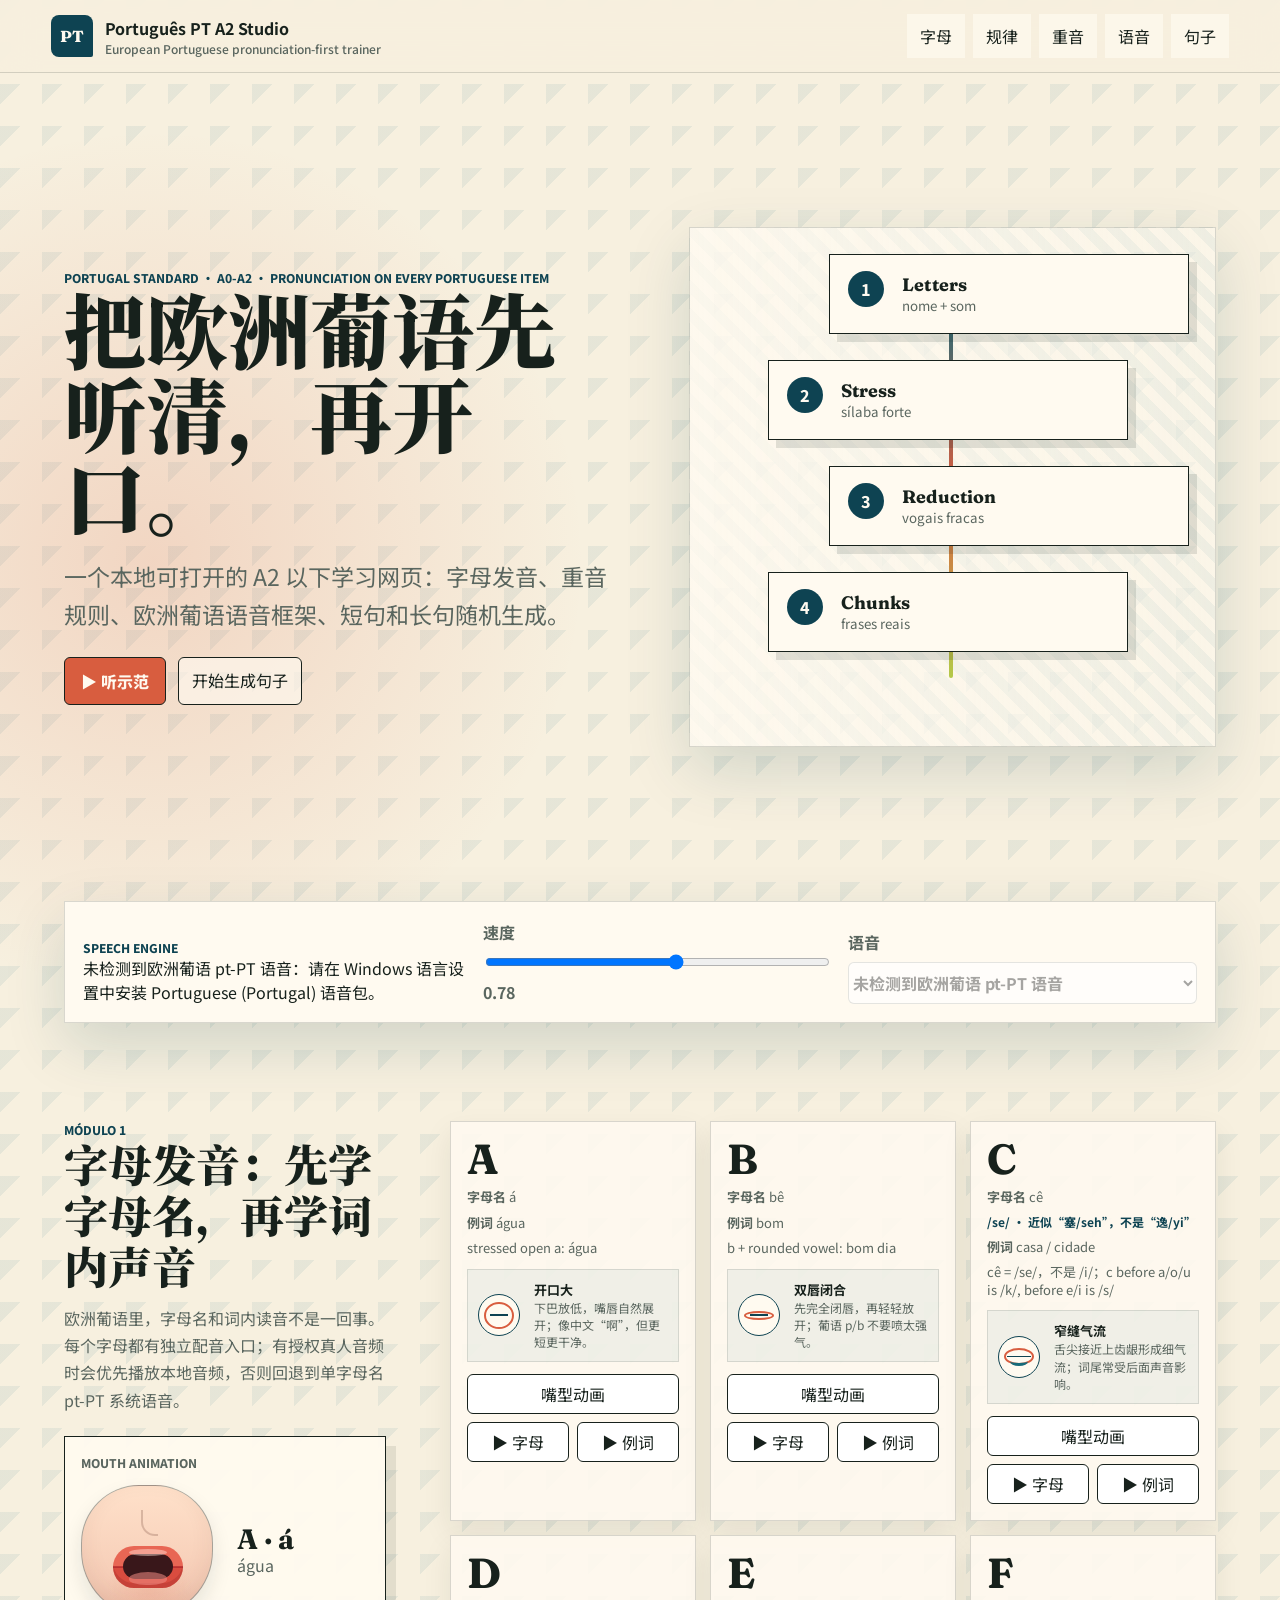
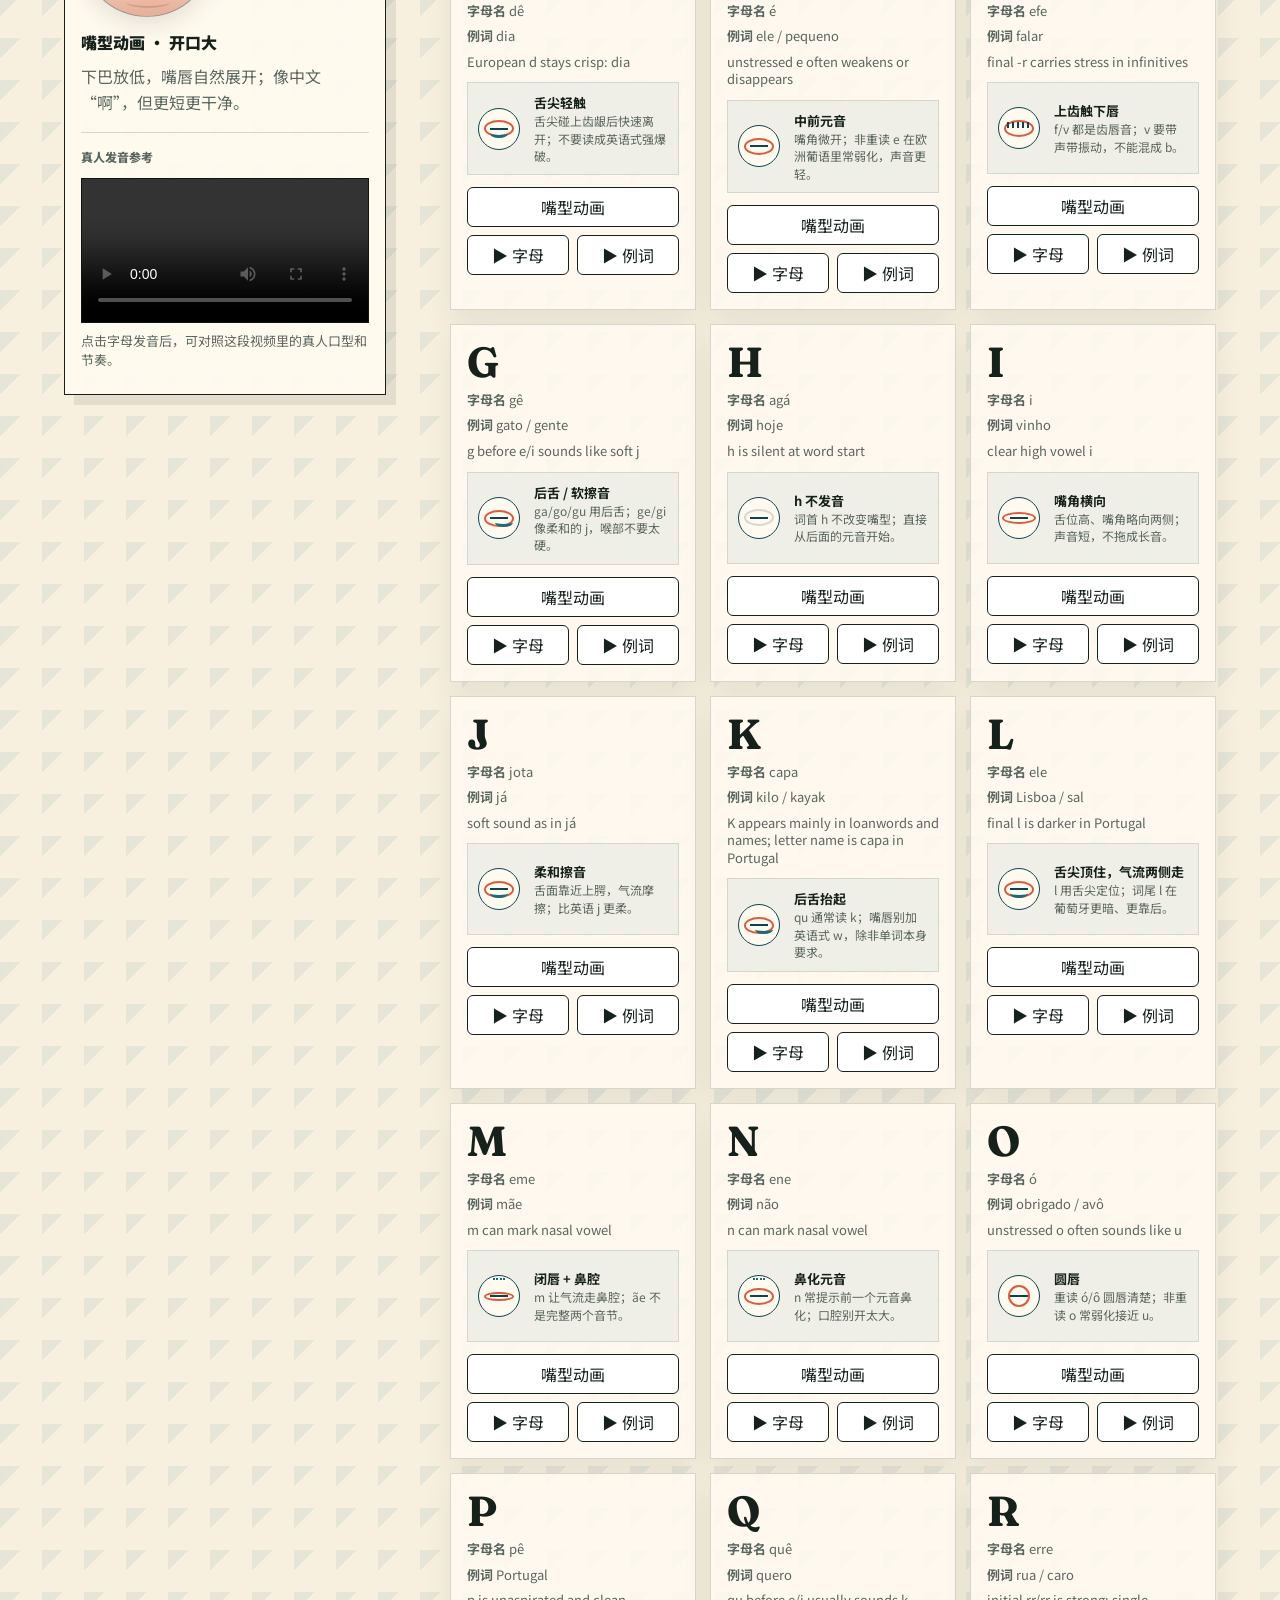
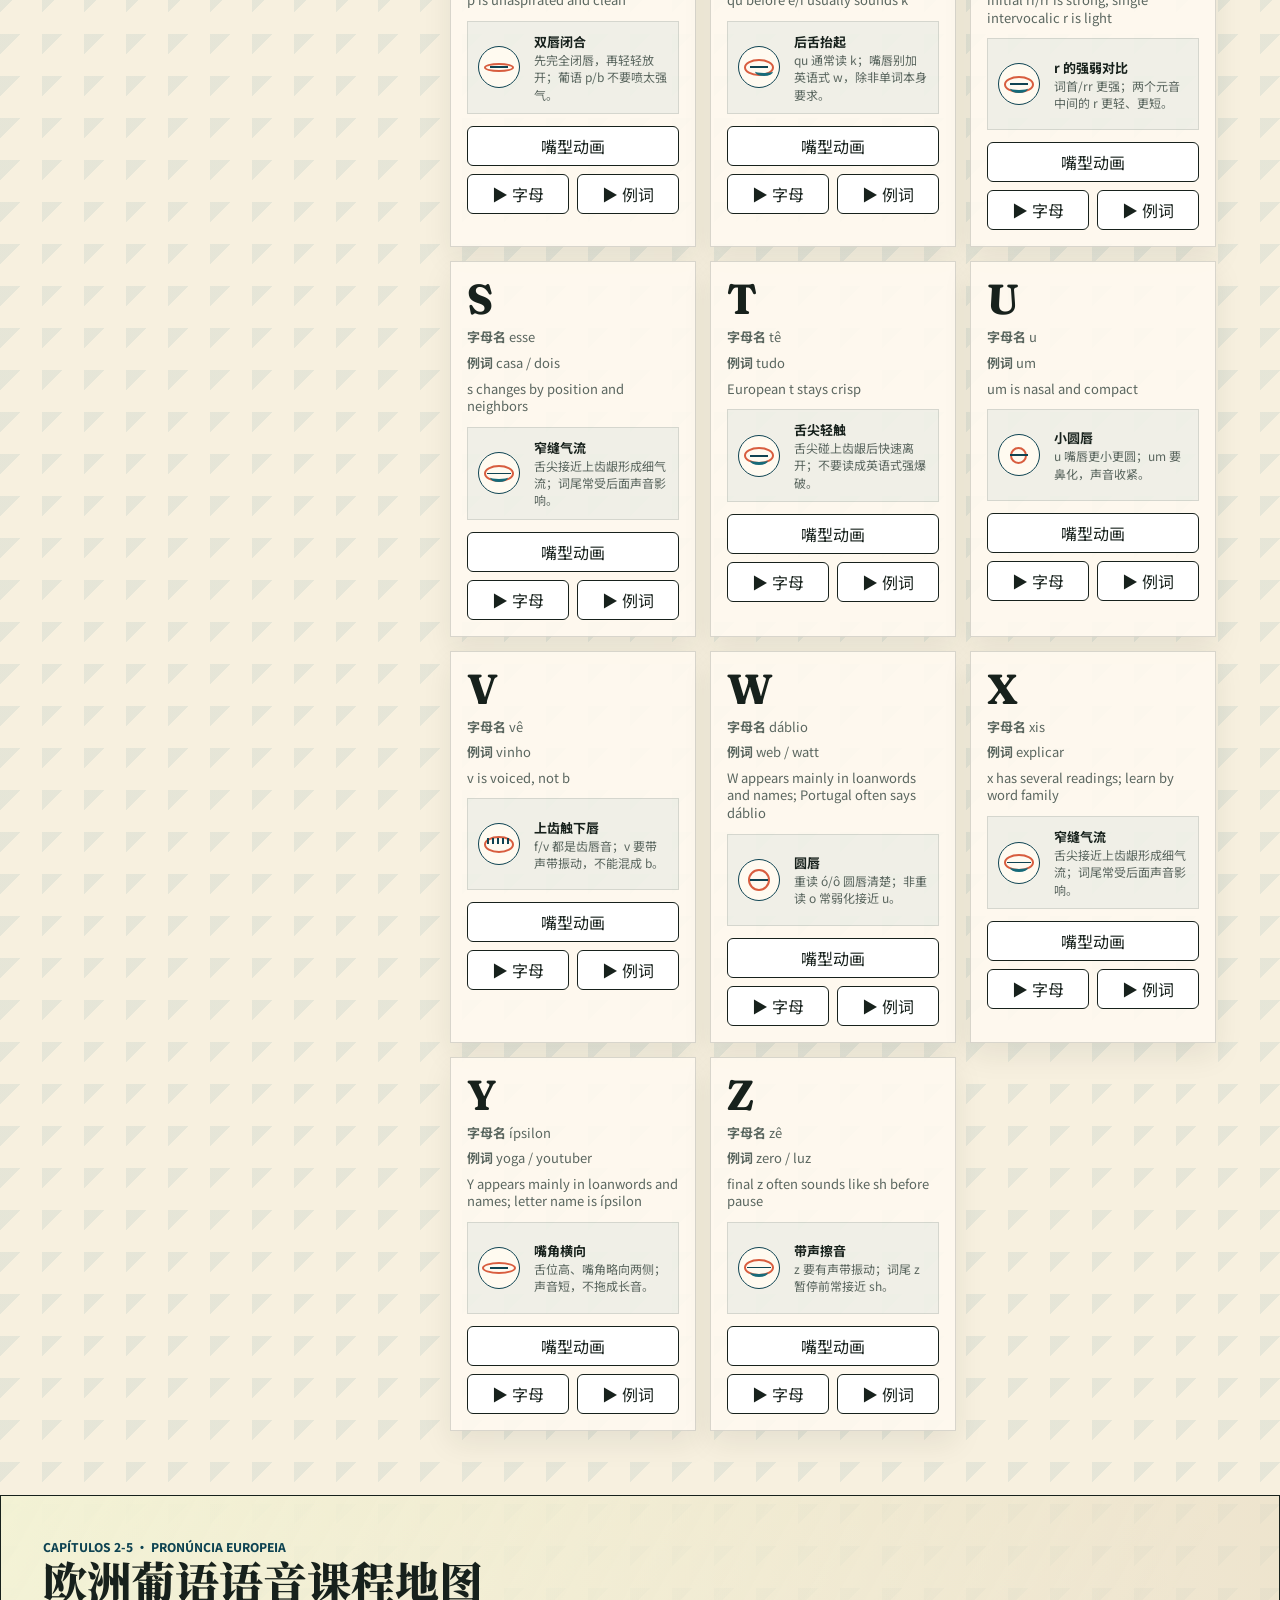
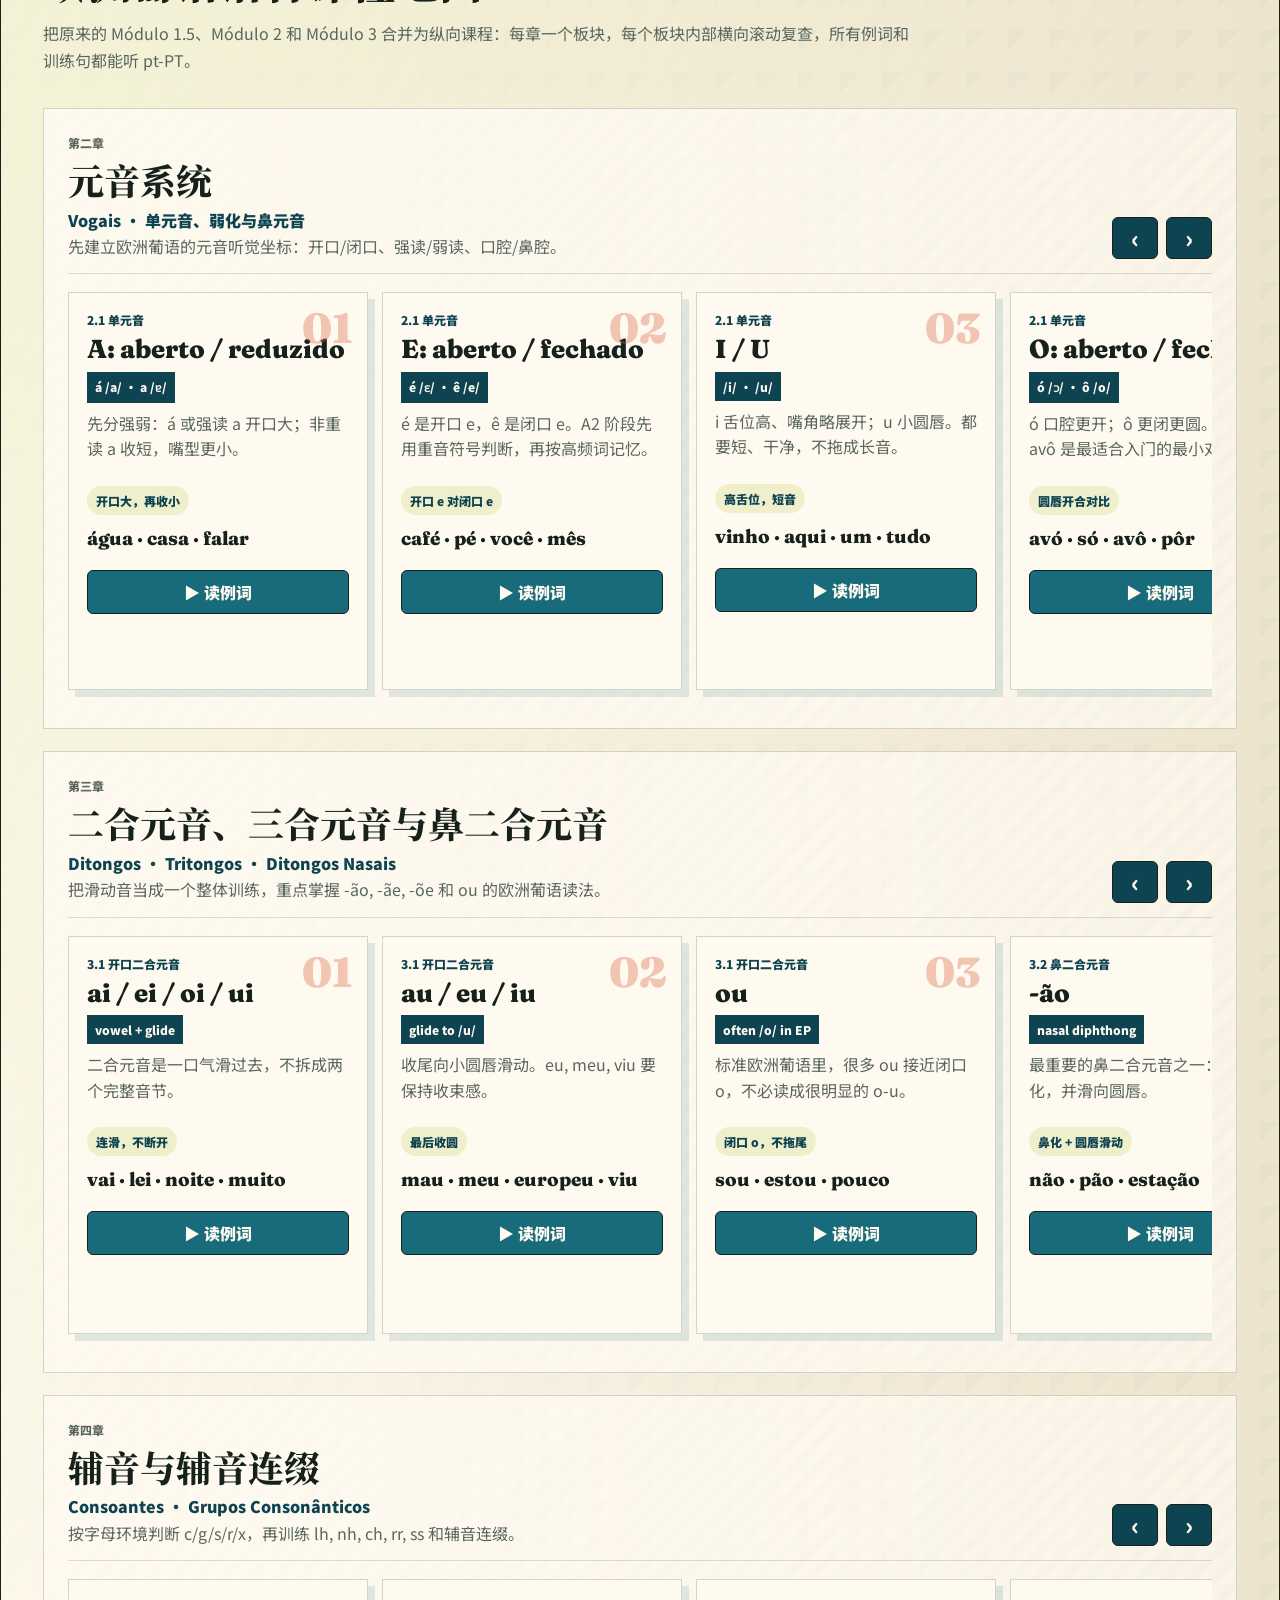
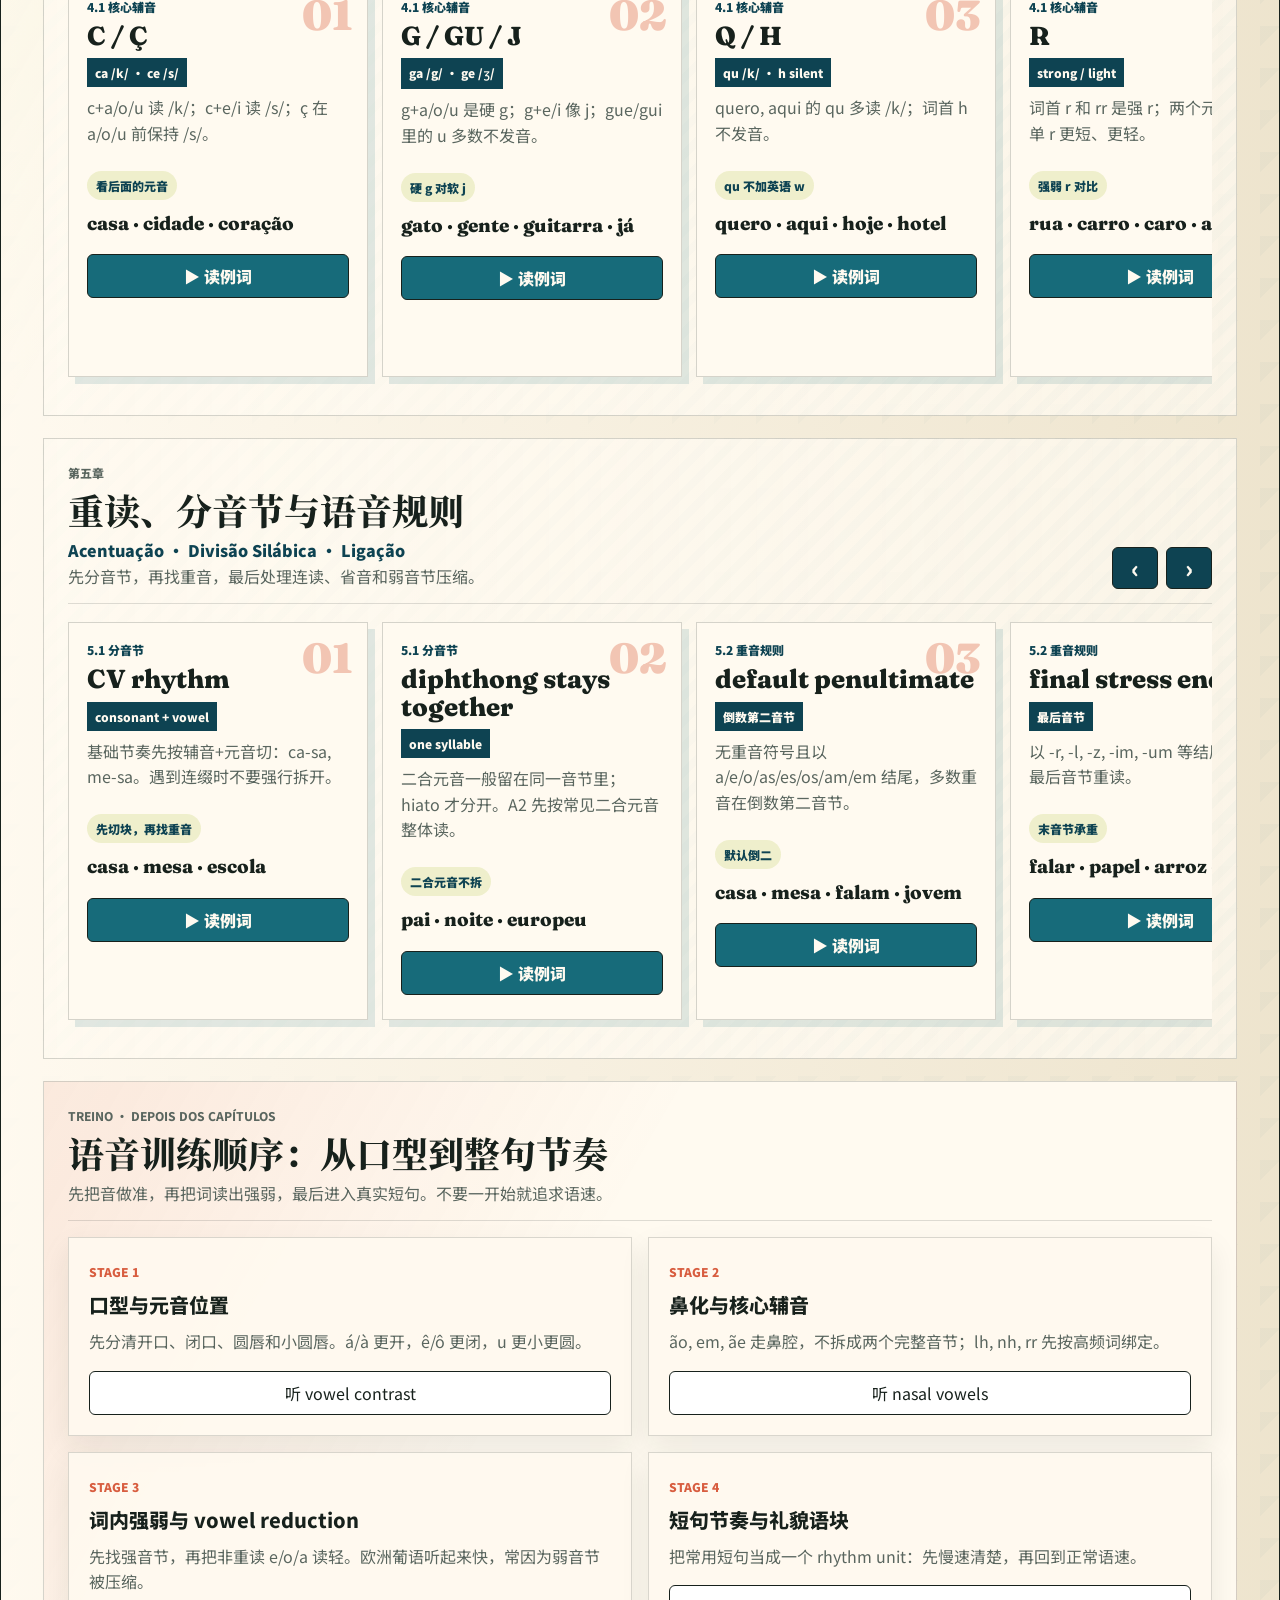
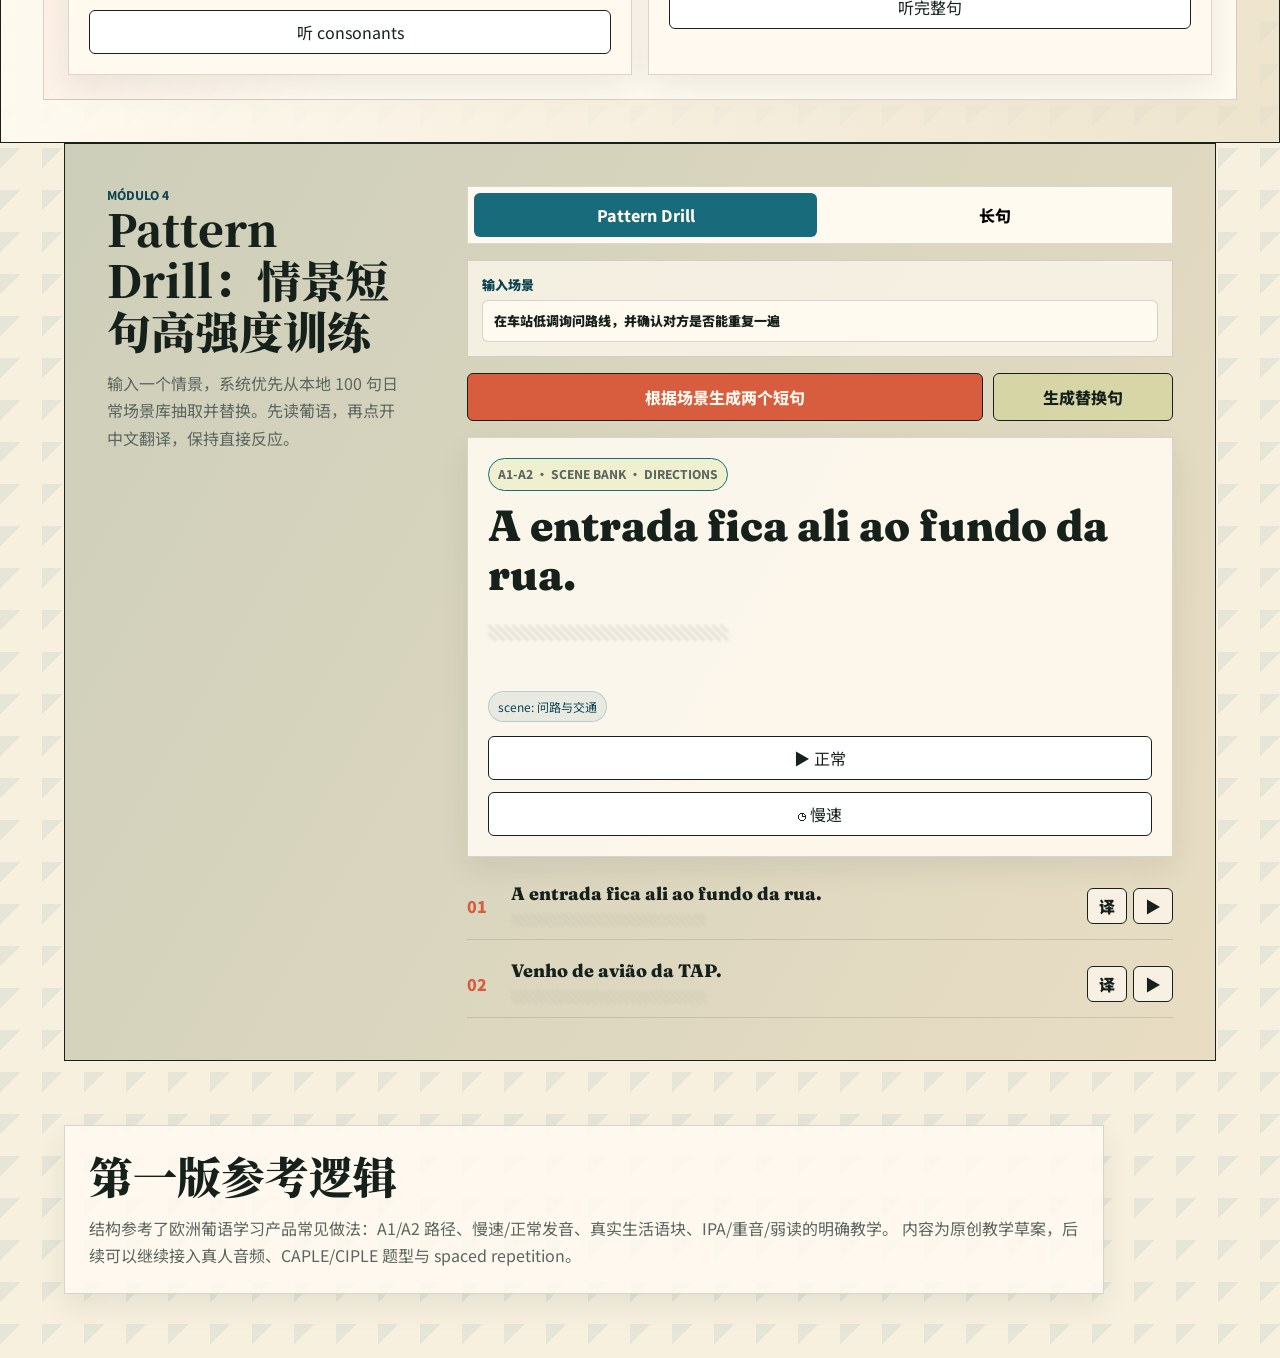
==== index.html @ 69642570 "feat: publish Portuguese A2 trainer" ====
<!doctype html>
<html lang="zh-CN">
  <head>
    <meta charset="utf-8">
    <meta name="viewport" content="width=device-width, initial-scale=1">
    <title>Português PT A2 Studio</title>
    <link rel="preconnect" href="https://fonts.googleapis.com">
    <link rel="preconnect" href="https://fonts.gstatic.com" crossorigin>
    <link rel="stylesheet" href="styles.css">
    <link rel="stylesheet" href="components.css">
    <link rel="stylesheet" href="pronunciation-lab.css">
    <link rel="stylesheet" href="rules.css">
    <link rel="stylesheet" href="drill-ui.css">
  </head>
  <body>
    <header class="topbar">
      <a class="brand" href="#hero" aria-label="Português PT A2 Studio">
        <span class="brand-mark">PT</span>
        <span>
          <strong>Português PT A2 Studio</strong>
          <small>European Portuguese pronunciation-first trainer</small>
        </span>
      </a>
      <nav aria-label="主要模块">
        <a href="#alphabet">字母</a>
        <a href="#sound-rules">规律</a>
        <a href="#stress">重音</a>
        <a href="#voice">语音</a>
        <a href="#generator">句子</a>
      </nav>
    </header>

    <main>
      <section id="hero" class="hero">
        <div class="hero-copy">
          <p class="eyebrow">Portugal standard · A0-A2 · pronunciation on every Portuguese item</p>
          <h1>把欧洲葡语先听清，再开口。</h1>
          <p class="lead">
            一个本地可打开的 A2 以下学习网页：字母发音、重音规则、欧洲葡语语音框架、短句和长句随机生成。
          </p>
          <div class="hero-actions">
            <button class="primary" data-speak="Bom dia. Quero aprender português europeu devagar.">
              <span aria-hidden="true">▶</span> 听示范
            </button>
            <a class="secondary" href="#generator">开始生成句子</a>
          </div>
        </div>
        <div class="sound-map" aria-label="欧洲葡语语音学习路径">
          <div class="wave-line"></div>
          <div class="map-node active">
            <span>1</span>
            <strong>Letters</strong>
            <small>nome + som</small>
          </div>
          <div class="map-node">
            <span>2</span>
            <strong>Stress</strong>
            <small>sílaba forte</small>
          </div>
          <div class="map-node">
            <span>3</span>
            <strong>Reduction</strong>
            <small>vogais fracas</small>
          </div>
          <div class="map-node">
            <span>4</span>
            <strong>Chunks</strong>
            <small>frases reais</small>
          </div>
        </div>
      </section>

      <section class="control-strip" aria-label="发音控制">
        <div>
          <p class="label">Speech engine</p>
          <p id="voiceStatus">正在检测 pt-PT 语音...</p>
        </div>
        <label>
          速度
          <input id="rateControl" type="range" min="0.55" max="1" step="0.05" value="0.78">
          <output id="rateValue">0.78</output>
        </label>
        <label>
          语音
          <select id="voiceSelect" aria-label="选择葡语语音"></select>
        </label>
      </section>

      <section id="alphabet" class="section-grid">
        <div class="section-heading">
          <p class="eyebrow">Módulo 1</p>
          <h2>字母发音：先学字母名，再学词内声音</h2>
          <p>欧洲葡语里，字母名和词内读音不是一回事。每个字母都有独立配音入口；有授权真人音频时会优先播放本地音频，否则回退到单字母名 pt-PT 系统语音。</p>
          <aside id="pronunciationLab" class="alphabet-lab" aria-live="polite">
            <p class="label">Mouth animation</p>
            <div class="lab-stage">
              <div id="labMouth" class="animated-mouth mouth-open" aria-hidden="true">
                <span class="upper-lip"></span>
                <span class="teeth-line"></span>
                <span class="tongue-line"></span>
                <span class="air-flow"></span>
                <span class="nasal-flow"></span>
              </div>
              <div>
                <strong id="labLetter">A · á</strong>
                <span id="labSample">água</span>
              </div>
            </div>
            <p id="labTitle">开口大</p>
            <p id="labHint">下巴放低，嘴唇自然展开；像中文“啊”，但更短更干净。</p>
            <div class="reference-video">
              <p class="label">真人发音参考</p>
              <video id="referenceVideo" controls preload="metadata">
                <source src="media/european-portuguese-reference.mp4" type="video/mp4">
              </video>
              <p>点击字母发音后，可对照这段视频里的真人口型和节奏。</p>
            </div>
          </aside>
        </div>
        <div id="alphabetGrid" class="alphabet-grid" aria-live="polite"></div>
      </section>

      <section id="sound-rules" class="rules-section">
        <div class="section-heading">
          <p class="eyebrow">Capítulos 2-5 · Pronúncia europeia</p>
          <h2>欧洲葡语语音课程地图</h2>
          <p>把原来的 Módulo 1.5、Módulo 2 和 Módulo 3 合并为纵向课程：每章一个板块，每个板块内部横向滚动复查，所有例词和训练句都能听 pt-PT。</p>
        </div>
        <div id="pronunciationChapters" class="pronunciation-chapters" aria-live="polite"></div>
        <div id="voice" class="chapter-panel training-path-panel">
          <div class="chapter-panel-head">
            <div>
              <p class="eyebrow">Treino · depois dos capítulos</p>
              <h3>语音训练顺序：从口型到整句节奏</h3>
              <p>先把音做准，再把词读出强弱，最后进入真实短句。不要一开始就追求语速。</p>
            </div>
          </div>
          <div class="lesson-lanes">
            <article class="training-card">
              <span>Stage 1</span>
              <h3>口型与元音位置</h3>
              <p>先分清开口、闭口、圆唇和小圆唇。á/à 更开，ê/ô 更闭，u 更小更圆。</p>
              <button data-speak="pá, pé, vê, pôr, avó, avô">听 vowel contrast</button>
            </article>
            <article class="training-card">
              <span>Stage 2</span>
              <h3>鼻化与核心辅音</h3>
              <p>ão, em, ãe 走鼻腔，不拆成两个完整音节；lh, nh, rr 先按高频词绑定。</p>
              <button data-speak="não, bem, mãe, pão, também">听 nasal vowels</button>
            </article>
            <article class="training-card">
              <span>Stage 3</span>
              <h3>词内强弱与 vowel reduction</h3>
              <p>先找强音节，再把非重读 e/o/a 读轻。欧洲葡语听起来快，常因为弱音节被压缩。</p>
              <button data-speak="filho, vinho, carro, casa, dez">听 consonants</button>
            </article>
            <article class="training-card">
              <span>Stage 4</span>
              <h3>短句节奏与礼貌语块</h3>
              <p>把常用短句当成一个 rhythm unit：先慢速清楚，再回到正常语速。</p>
              <button data-speak="Desculpe, pode repetir mais devagar?">听完整句</button>
            </article>
          </div>
        </div>
      </section>

      <section id="generator" class="generator">
        <div class="section-heading">
          <p class="eyebrow">Módulo 4</p>
          <h2>Pattern Drill：情景短句高强度训练</h2>
          <p>输入一个情景，系统优先从本地 100 句日常场景库抽取并替换。先读葡语，再点开中文翻译，保持直接反应。</p>
        </div>
        <div class="generator-panel">
          <div class="segmented" role="group" aria-label="句子长度">
            <button id="shortMode" class="selected" type="button">Pattern Drill</button>
            <button id="longMode" type="button">长句</button>
          </div>
          <div id="drillInputPanel" class="drill-input-panel">
            <label>
              输入场景
              <input id="drillScenario" type="text" value="在车站低调询问路线，并确认对方是否能重复一遍">
            </label>
          </div>
          <div class="drill-buttons">
            <button id="generateSentence" class="primary" type="button">根据场景生成两个短句</button>
            <button id="generateVariant" type="button">生成替换句</button>
          </div>
          <article class="sentence-card">
            <p id="sentenceLevel" class="pill">A2 · pattern drill · route check</p>
            <h3 id="sentenceText">Desculpe, onde fica a estação? Pode repetir mais devagar? Tenho de chegar lá antes das oito.</h3>
            <p id="sentenceZh" class="translation-mask" role="button" tabindex="0">░░░░░░░░░░░░░░░</p>
            <p id="sentenceHint" hidden>Pattern: Desculpe, onde fica {place}? Pode repetir mais devagar? Tenho de chegar lá antes das {time}.</p>
            <div id="drillSlots" class="drill-slots" aria-label="本轮替换槽位" hidden></div>
            <div class="sentence-actions">
              <button id="playSentence" type="button">▶ 正常</button>
              <button id="playSlowSentence" type="button">◷ 慢速</button>
            </div>
          </article>
          <div id="drillSentenceList" class="drill-sentence-list" aria-live="polite"></div>
        </div>
      </section>

      <section class="reference-note">
        <h2>第一版参考逻辑</h2>
        <p>
          结构参考了欧洲葡语学习产品常见做法：A1/A2 路径、慢速/正常发音、真实生活语块、IPA/重音/弱读的明确教学。
          内容为原创教学草案，后续可以继续接入真人音频、CAPLE/CIPLE 题型与 spaced repetition。
        </p>
      </section>
    </main>

    <script src="app.js"></script>
    <script src="pronunciation-rules.js"></script>
    <script src="daily-sentence-bank.js"></script>
    <script src="drill.js"></script>
  </body>
</html>
---- styles.css ----
@import url("https://fonts.googleapis.com/css2?family=Fraunces:opsz,wght,SOFT,WONK@9..144,500..900,40,0..1&family=Noto+Sans+SC:wght@400;500;700;800;900&family=Noto+Serif+SC:wght@600;700;900&display=swap");

:root {
  --font-ui: "Noto Sans SC", "Source Han Sans SC", "Microsoft YaHei UI", sans-serif;
  --font-display: "Noto Serif SC", "Source Han Serif SC", "SimSun", serif;
  --font-portuguese: "Fraunces", "Noto Serif", Georgia, serif;
  --ink: #17211c;
  --muted: #5a665f;
  --paper: #f7f0df;
  --tile: #e8ddc3;
  --azulejo: #176b7a;
  --azulejo-dark: #0e4352;
  --coral: #d85d3f;
  --lime: #b4c949;
  --white: #fffaf0;
  --line: rgba(23, 33, 28, 0.16);
  --shadow: 0 22px 60px rgba(14, 67, 82, 0.16);
}

* {
  box-sizing: border-box;
}

html {
  scroll-behavior: smooth;
}

body {
  margin: 0;
  color: var(--ink);
  background:
    radial-gradient(circle at 12% 6%, rgba(216, 93, 63, 0.18), transparent 27rem),
    linear-gradient(135deg, rgba(23, 107, 122, 0.08) 25%, transparent 25%) 0 0 / 42px 42px,
    var(--paper);
  font-family: var(--font-ui);
  font-optical-sizing: auto;
  text-rendering: optimizeLegibility;
  -webkit-font-smoothing: antialiased;
}

button,
a,
select,
input {
  font: inherit;
}

button,
.secondary {
  min-height: 44px;
  border: 1px solid var(--ink);
  border-radius: 6px;
  cursor: pointer;
  transition: transform 160ms ease, box-shadow 160ms ease, background 160ms ease;
}

button:hover,
.secondary:hover {
  transform: translateY(-2px);
  box-shadow: 0 10px 18px rgba(23, 33, 28, 0.12);
}

.topbar {
  position: sticky;
  top: 0;
  z-index: 10;
  display: flex;
  align-items: center;
  justify-content: space-between;
  gap: 24px;
  padding: 14px clamp(18px, 4vw, 54px);
  border-bottom: 1px solid var(--line);
  background: rgba(247, 240, 223, 0.88);
  backdrop-filter: blur(18px);
}

.brand {
  display: flex;
  align-items: center;
  gap: 12px;
  color: var(--ink);
  text-decoration: none;
}

.brand-mark {
  display: grid;
  width: 42px;
  height: 42px;
  place-items: center;
  color: var(--white);
  background: var(--azulejo-dark);
  border-radius: 8px 8px 2px 8px;
  font-weight: 800;
  font-family: var(--font-portuguese);
}

.brand small {
  display: block;
  color: var(--muted);
  font-size: 12px;
  font-weight: 500;
}

nav {
  display: flex;
  gap: 8px;
  flex-wrap: wrap;
  justify-content: flex-end;
}

nav a,
.secondary {
  color: var(--ink);
  text-decoration: none;
  padding: 10px 13px;
  background: rgba(255, 250, 240, 0.62);
}

.hero {
  min-height: calc(100vh - 72px);
  display: grid;
  grid-template-columns: minmax(0, 1.02fr) minmax(320px, 0.98fr);
  align-items: center;
  gap: clamp(32px, 6vw, 84px);
  padding: clamp(32px, 6vw, 72px) clamp(18px, 5vw, 72px);
}

.hero-copy {
  max-width: 760px;
}

.eyebrow,
.label,
.pill {
  margin: 0;
  color: var(--azulejo-dark);
  font-size: 12px;
  font-weight: 800;
  letter-spacing: 0;
  text-transform: uppercase;
}

h1,
h2,
h3,
p {
  margin-top: 0;
}

h1 {
  margin-bottom: 20px;
  font-family: var(--font-display);
  font-size: clamp(42px, 6.4vw, 84px);
  line-height: 1.02;
  letter-spacing: 0;
  font-weight: 900;
}

h2 {
  margin-bottom: 14px;
  font-family: var(--font-display);
  font-size: clamp(26px, 3.8vw, 44px);
  line-height: 1.16;
  letter-spacing: 0;
  font-weight: 900;
}

h3 {
  margin-bottom: 10px;
  font-size: 20px;
  font-weight: 800;
}

.lead {
  max-width: 660px;
  color: var(--muted);
  font-size: clamp(18px, 2vw, 23px);
  line-height: 1.68;
}

.hero-actions,
.sentence-actions {
  display: flex;
  gap: 12px;
  flex-wrap: wrap;
}

.primary {
  color: var(--white);
  background: var(--coral);
  padding: 11px 16px;
  font-weight: 800;
}

.sound-map {
  position: relative;
  min-height: 520px;
  padding: 26px;
  border: 1px solid var(--line);
  background:
    linear-gradient(90deg, rgba(255, 250, 240, 0.88), rgba(255, 250, 240, 0.52)),
    repeating-linear-gradient(45deg, rgba(23, 107, 122, 0.12) 0 10px, transparent 10px 20px);
  box-shadow: var(--shadow);
  overflow: hidden;
}

.wave-line {
  position: absolute;
  inset: 68px 50% 68px auto;
  width: 4px;
  border-radius: 999px;
  background: linear-gradient(var(--azulejo), var(--coral), var(--lime));
}

.map-node {
  position: relative;
  width: min(78%, 360px);
  margin: 0 0 26px auto;
  padding: 18px 18px 18px 72px;
  border: 1px solid var(--ink);
  background: var(--white);
  box-shadow: 8px 8px 0 rgba(23, 33, 28, 0.12);
}

.map-node:nth-child(3),
.map-node:nth-child(5) {
  margin-right: 13%;
}

.map-node span {
  position: absolute;
  left: 18px;
  top: 16px;
  display: grid;
  width: 36px;
  height: 36px;
  place-items: center;
  color: var(--white);
  background: var(--azulejo-dark);
  border-radius: 999px;
  font-weight: 800;
}

.map-node small {
  display: block;
  color: var(--muted);
}

.map-node strong {
  display: block;
  font-family: var(--font-portuguese);
  font-size: 18px;
  letter-spacing: 0.01em;
  font-variation-settings: "SOFT" 40, "WONK" 1;
}

.control-strip,
.section-grid,
.generator,
.reference-note {
  margin: 0 clamp(18px, 5vw, 72px) clamp(34px, 5vw, 70px);
}

.control-strip {
  display: grid;
  grid-template-columns: 1.1fr 1fr 1fr;
  gap: 16px;
  align-items: end;
  padding: 18px;
  border: 1px solid var(--line);
  background: var(--white);
  box-shadow: var(--shadow);
}

.control-strip p {
  margin-bottom: 0;
}

.control-strip label {
  display: grid;
  gap: 8px;
  color: var(--muted);
  font-weight: 700;
}

select {
  min-height: 42px;
  border: 1px solid var(--line);
  border-radius: 6px;
  background: white;
}

.section-grid {
  display: grid;
  grid-template-columns: minmax(260px, 0.42fr) minmax(0, 1fr);
  gap: clamp(24px, 5vw, 70px);
  padding-top: 34px;
}

.section-heading {
  max-width: 560px;
}

.section-heading p:not(.eyebrow) {
  color: var(--muted);
  line-height: 1.7;
}

.alphabet-grid {
  display: grid;
  grid-template-columns: repeat(auto-fit, minmax(210px, 1fr));
  gap: 14px;
}

.letter-card,
.rule-card,
.lesson-lanes article,
.sentence-card,
.reference-note {
  border: 1px solid var(--line);
  background: rgba(255, 250, 240, 0.9);
  box-shadow: 0 12px 28px rgba(23, 33, 28, 0.08);
}

.letter-card {
  display: grid;
  min-height: 274px;
  padding: 16px;
  align-content: start;
  gap: 8px;
}

.letter-card strong {
  display: block;
  font-family: var(--font-portuguese);
  font-size: 42px;
  line-height: 1;
  font-variation-settings: "SOFT" 40, "WONK" 1;
}

.letter-card p {
  color: var(--muted);
  font-size: 13px;
  line-height: 1.35;
  margin-bottom: 0;
}

.letter-card .ipa-note {
  color: var(--azulejo-dark);
  font-size: 12px;
  font-weight: 700;
}

.letter-card button,
.rule-card button,
.lesson-lanes button,
.sentence-actions button {
  width: 100%;
  color: var(--ink);
  background: white;
}

.rule-board,
.lesson-lanes {
  display: grid;
  grid-template-columns: repeat(2, minmax(0, 1fr));
  gap: 16px;
}

.rule-card,
.lesson-lanes article,
.sentence-card,
.reference-note {
  padding: 20px;
}

.rule-card span {
  color: var(--coral);
  font-weight: 900;
}

.rule-card-primary {
  border-color: rgba(216, 93, 63, 0.42);
  background: linear-gradient(135deg, rgba(216, 93, 63, 0.08), rgba(255, 250, 240, 0.94));
}

.stress-pattern {
  display: inline-block;
  padding: 7px 10px;
  border: 1px solid rgba(23, 107, 122, 0.22);
  background: rgba(23, 107, 122, 0.07);
  color: var(--azulejo-dark) !important;
  font-family: var(--font-portuguese);
  font-size: 15px !important;
  font-weight: 800;
  letter-spacing: 0.02em;
}

.training-card span {
  display: inline-block;
  margin-bottom: 10px;
  color: var(--coral);
  font-size: 12px;
  font-weight: 900;
  text-transform: uppercase;
}

.rule-card p,
.lesson-lanes p,
.sentence-card p {
  color: var(--muted);
  line-height: 1.58;
}
---- components.css ----
.generator {
  display: grid;
  grid-template-columns: minmax(260px, 0.42fr) minmax(0, 1fr);
  gap: clamp(24px, 5vw, 70px);
  padding: clamp(22px, 4vw, 42px);
  border: 1px solid var(--ink);
  background:
    linear-gradient(120deg, rgba(23, 107, 122, 0.13), transparent),
    var(--tile);
}

.generator-panel {
  display: grid;
  gap: 16px;
  align-content: start;
}

.drill-input-panel {
  display: grid;
  gap: 12px;
  padding: 14px;
  border: 1px solid rgba(23, 33, 28, 0.16);
  background: rgba(255, 250, 240, 0.72);
}

.drill-input-panel label {
  display: grid;
  gap: 6px;
  color: var(--azulejo-dark);
  font-size: 13px;
  font-weight: 900;
}

.drill-input-panel input,
.drill-input-panel textarea {
  width: 100%;
  border: 1px solid rgba(23, 33, 28, 0.18);
  border-radius: 6px;
  padding: 10px 11px;
  color: var(--ink);
  background: var(--white);
  font: inherit;
  line-height: 1.5;
}

.drill-input-panel textarea {
  resize: vertical;
}

.drill-slots {
  display: flex;
  flex-wrap: wrap;
  gap: 8px;
}

.drill-slots span {
  border: 1px solid rgba(23, 107, 122, 0.22);
  border-radius: 999px;
  padding: 6px 9px;
  background: rgba(23, 107, 122, 0.08);
  color: var(--azulejo-dark);
  font-size: 12px;
}

.drill-slots {
  margin-bottom: 14px;
}

.drill-buttons {
  display: grid;
  grid-template-columns: minmax(0, 1fr) 180px;
  gap: 10px;
}

.drill-buttons button {
  width: 100%;
}

#generateVariant {
  color: var(--ink);
  background: rgba(180, 201, 73, 0.22);
  font-weight: 800;
}

.drill-sentence-list {
  display: grid;
  gap: 10px;
}

.drill-line-card {
  display: grid;
  grid-template-columns: 34px minmax(0, 1fr) auto;
  gap: 10px;
  align-items: center;
  padding: 10px 0;
  border: 0;
  border-bottom: 1px solid rgba(23, 33, 28, 0.13);
  background: transparent;
  cursor: pointer;
}

.drill-line-card span {
  color: var(--coral);
  font-weight: 900;
}

.drill-line-card p {
  margin: 0;
  color: var(--ink);
  font-family: var(--font-portuguese);
  font-size: 18px;
  font-weight: 800;
  line-height: 1.25;
}

.drill-line-card .translation {
  display: block;
  margin-top: 5px;
  color: var(--muted);
  font-size: 13px;
  line-height: 1.45;
}

.drill-mini-actions {
  display: grid;
  grid-template-columns: 40px 40px;
  gap: 6px;
}

.drill-mini-actions button {
  min-height: 36px;
  padding: 0;
  color: var(--ink);
  background: rgba(255, 250, 240, 0.72);
  font-weight: 900;
}

.segmented {
  display: grid;
  grid-template-columns: 1fr 1fr;
  gap: 6px;
  padding: 6px;
  border: 1px solid var(--line);
  background: var(--white);
}

.segmented button {
  border-color: transparent;
  background: transparent;
  font-weight: 800;
}

.segmented .selected {
  color: var(--white);
  background: var(--azulejo);
}

.sentence-card h3 {
  margin: 10px 0 12px;
  font-family: var(--font-portuguese);
  font-size: clamp(25px, 3.4vw, 44px);
  line-height: 1.14;
  font-variation-settings: "SOFT" 40, "WONK" 1;
}

.pill {
  display: inline-block;
  padding: 6px 9px;
  border: 1px solid var(--azulejo);
  border-radius: 999px;
  background: rgba(180, 201, 73, 0.16);
}

.mouth-compare {
  display: grid;
  grid-template-columns: 46px 1fr;
  gap: 10px;
  align-items: center;
  min-height: 92px;
  margin: 4px 0;
  padding: 10px;
  border: 1px solid rgba(23, 33, 28, 0.12);
  background: rgba(23, 107, 122, 0.06);
}

.mouth-compare b,
.mouth-compare small {
  display: block;
}

.mouth-compare b {
  font-size: 13px;
}

.mouth-compare small {
  color: var(--muted);
  font-size: 12px;
  line-height: 1.45;
}

.mouth-icon {
  position: relative;
  display: grid;
  width: 42px;
  height: 42px;
  place-items: center;
  border: 1px solid var(--azulejo-dark);
  border-radius: 50%;
  background: var(--white);
}

.mouth-icon::before,
.mouth-icon::after,
.mouth-icon i {
  content: "";
  position: absolute;
  display: block;
}

.mouth-icon::before {
  width: 26px;
  height: 13px;
  border: 2px solid var(--coral);
  border-radius: 50%;
}

.mouth-icon::after {
  width: 18px;
  height: 2px;
  background: var(--azulejo-dark);
}

.mouth-open::before {
  height: 23px;
}

.mouth-closed::before,
.mouth-closedNasal::before {
  height: 5px;
}

.mouth-closedNasal i,
.mouth-nasal i {
  width: 12px;
  height: 12px;
  top: 2px;
  border-top: 2px dotted var(--azulejo);
}

.mouth-round::before,
.mouth-tightRound::before {
  width: 18px;
  height: 18px;
}

.mouth-tightRound::before {
  width: 13px;
  height: 13px;
}

.mouth-spread::before {
  width: 30px;
  height: 8px;
}

.mouth-teeth::after {
  width: 24px;
  height: 6px;
  top: 14px;
  background: repeating-linear-gradient(90deg, var(--azulejo-dark) 0 2px, transparent 2px 5px);
}

.mouth-tip i,
.mouth-back i,
.mouth-split i,
.mouth-soft i,
.mouth-lateral i,
.mouth-sibilant i,
.mouth-voicedSibilant i,
.mouth-rhotic i {
  width: 18px;
  height: 9px;
  bottom: 11px;
  border-bottom: 3px solid var(--azulejo);
  border-radius: 50%;
}

.mouth-back i,
.mouth-split i {
  transform: translateX(5px);
}

.mouth-sibilant::after,
.mouth-voicedSibilant::after {
  width: 24px;
  height: 1px;
}

.mouth-rest::before {
  border-color: var(--line);
}

.letter-actions {
  display: grid;
  grid-template-columns: 1fr 1fr;
  gap: 8px;
  margin-top: auto;
}

.mouth-demo-button {
  grid-column: 1 / -1;
}

.letter-actions button {
  min-height: 40px;
}

.mouth-demo-button {
  background: rgba(180, 201, 73, 0.18);
}

.reference-note {
  max-width: 1040px;
  padding: 24px;
}

.reference-note p {
  margin-bottom: 0;
  color: var(--muted);
  line-height: 1.7;
}

@media (max-width: 900px) {
  .topbar,
  .hero,
  .control-strip,
  .section-grid,
  .generator {
    grid-template-columns: 1fr;
  }

  .topbar {
    align-items: flex-start;
  }

  .hero {
    min-height: auto;
  }

  .sound-map {
    min-height: 430px;
  }

  .rule-board,
  .lesson-lanes {
    grid-template-columns: 1fr;
  }

  .alphabet-lab {
    position: static;
  }

  .drill-buttons,
  .drill-line-card {
    grid-template-columns: 1fr;
  }
}

@media (max-width: 560px) {
  .topbar {
    position: static;
  }

  .brand small {
    display: none;
  }

  nav {
    justify-content: flex-start;
  }

  .map-node,
  .map-node:nth-child(3),
  .map-node:nth-child(5) {
    width: 100%;
    margin-right: 0;
  }
}
---- pronunciation-lab.css ----
.alphabet-lab {
  position: sticky;
  top: 92px;
  margin-top: 22px;
  padding: 16px;
  border: 1px solid var(--ink);
  background: rgba(255, 250, 240, 0.94);
  box-shadow: 10px 10px 0 rgba(23, 33, 28, 0.09);
}

.reference-video {
  margin-top: 16px;
  padding-top: 14px;
  border-top: 1px solid var(--line);
}

.reference-video video {
  display: block;
  width: 100%;
  max-height: 260px;
  margin: 10px 0 8px;
  border: 1px solid var(--line);
  background: #111;
}

.reference-video p:not(.label) {
  color: var(--muted);
  font-size: 13px;
  line-height: 1.5;
}

.lab-stage {
  display: grid;
  grid-template-columns: 142px 1fr;
  gap: 14px;
  align-items: center;
  margin: 12px 0;
}

.lab-stage strong,
.lab-stage span {
  display: block;
}

.lab-stage strong {
  font-family: var(--font-portuguese);
  font-size: 28px;
  line-height: 1;
}

.lab-stage span {
  color: var(--muted);
}

.alphabet-lab p {
  margin-bottom: 8px;
}

#labTitle {
  color: var(--ink);
  font-weight: 900;
}

#labHint {
  color: var(--muted);
  line-height: 1.62;
}

.animated-mouth {
  position: relative;
  width: 132px;
  height: 132px;
  border: 1px solid rgba(14, 67, 82, 0.35);
  border-radius: 44% 44% 50% 50%;
  background:
    radial-gradient(circle at 52% 77%, rgba(216, 93, 63, 0.14), transparent 42px),
    linear-gradient(#ffe1ca, #f6cdb7 72%, #efbea8);
  box-shadow: inset 0 -8px 22px rgba(91, 48, 33, 0.08), 0 10px 20px rgba(23, 33, 28, 0.1);
  overflow: hidden;
}

.animated-mouth::before {
  content: "";
  position: absolute;
  left: 59px;
  top: 24px;
  width: 15px;
  height: 24px;
  border-left: 2px solid rgba(91, 48, 33, 0.22);
  border-bottom: 2px solid rgba(91, 48, 33, 0.22);
  border-radius: 0 0 0 14px;
}

.animated-mouth::after {
  content: "";
  position: absolute;
  left: 44px;
  bottom: 8px;
  width: 44px;
  height: 10px;
  border-bottom: 2px solid rgba(91, 48, 33, 0.18);
  border-radius: 50%;
}

.upper-lip,
.teeth-line,
.tongue-line,
.air-flow,
.nasal-flow {
  position: absolute;
  display: block;
}

.upper-lip {
  left: 31px;
  top: 68px;
  width: 70px;
  height: 28px;
  border: 0;
  border-radius: 999px;
  background: linear-gradient(#e86654 0 48%, #b92f2f 49% 52%, #d94c3f 53%);
  box-shadow: inset 0 -5px 0 rgba(114, 21, 23, 0.18);
  transform-origin: center;
}

.upper-lip::before {
  content: "";
  position: absolute;
  left: 10px;
  top: 8px;
  width: 50px;
  height: 12px;
  border-radius: 999px;
  background: #39171a;
}

.upper-lip::after {
  content: "";
  position: absolute;
  left: 16px;
  top: 3px;
  width: 38px;
  height: 7px;
  border-radius: 50%;
  background: rgba(255, 229, 219, 0.46);
}

.teeth-line {
  left: 43px;
  top: 77px;
  z-index: 3;
  width: 46px;
  height: 9px;
  border-radius: 0 0 10px 10px;
  background: repeating-linear-gradient(90deg, #fff 0 8px, #d9d0c4 8px 9px);
  opacity: 0;
}

.tongue-line {
  left: 47px;
  top: 86px;
  z-index: 2;
  width: 38px;
  height: 13px;
  border: 0;
  border-radius: 50% 50% 45% 45%;
  background: #f08c83;
  opacity: 0.55;
}

.air-flow {
  right: 8px;
  top: 75px;
  width: 26px;
  height: 12px;
  border-top: 2px solid var(--azulejo);
  border-bottom: 2px solid var(--azulejo);
  border-radius: 50%;
  opacity: 0;
}

.nasal-flow {
  left: 53px;
  top: 42px;
  width: 26px;
  height: 14px;
  border-top: 3px dotted var(--azulejo);
  opacity: 0;
}

.animated-mouth.mouth-open .upper-lip {
  height: 42px;
  top: 60px;
}

.animated-mouth.mouth-open .upper-lip::before {
  height: 25px;
}

.animated-mouth.mouth-closed .upper-lip,
.animated-mouth.mouth-closedNasal .upper-lip {
  height: 13px;
  top: 76px;
}

.animated-mouth.mouth-closed .upper-lip::before,
.animated-mouth.mouth-closedNasal .upper-lip::before,
.animated-mouth.mouth-rest .upper-lip::before {
  height: 3px;
  top: 5px;
}

.animated-mouth.mouth-round .upper-lip {
  left: 48px;
  top: 61px;
  width: 36px;
  height: 42px;
  border-radius: 50%;
}

.animated-mouth.mouth-round .upper-lip::before,
.animated-mouth.mouth-tightRound .upper-lip::before {
  left: 9px;
  top: 10px;
  width: 18px;
  height: 21px;
  border-radius: 50%;
}

.animated-mouth.mouth-tightRound .upper-lip {
  left: 53px;
  top: 67px;
  width: 26px;
  height: 26px;
  border-radius: 50%;
}

.animated-mouth.mouth-spread .upper-lip {
  left: 27px;
  top: 73px;
  width: 78px;
  height: 16px;
}

.animated-mouth.mouth-spread .upper-lip::before {
  left: 12px;
  top: 6px;
  width: 54px;
  height: 4px;
}

.animated-mouth.mouth-teeth .teeth-line {
  opacity: 1;
}

.animated-mouth.mouth-tip .tongue-line,
.animated-mouth.mouth-back .tongue-line,
.animated-mouth.mouth-split .tongue-line,
.animated-mouth.mouth-soft .tongue-line,
.animated-mouth.mouth-lateral .tongue-line,
.animated-mouth.mouth-sibilant .tongue-line,
.animated-mouth.mouth-voicedSibilant .tongue-line,
.animated-mouth.mouth-rhotic .tongue-line {
  opacity: 1;
}

.animated-mouth.mouth-back .tongue-line,
.animated-mouth.mouth-split .tongue-line {
  transform: translateX(14px) translateY(-3px);
}

.animated-mouth.mouth-sibilant .air-flow,
.animated-mouth.mouth-voicedSibilant .air-flow,
.animated-mouth.mouth-soft .air-flow,
.animated-mouth.mouth-rhotic .air-flow {
  opacity: 1;
}

.animated-mouth.mouth-closedNasal .nasal-flow,
.animated-mouth.mouth-nasal .nasal-flow {
  opacity: 1;
}

.animated-mouth.mouth-rest .upper-lip {
  height: 8px;
  top: 78px;
  background: linear-gradient(#e6a496, #cc776e);
}

.animated-mouth.is-speaking .upper-lip {
  animation: mouth-open-close 900ms ease-in-out 2;
}

.animated-mouth.is-speaking .tongue-line {
  animation: tongue-lift 900ms ease-in-out 2;
}

.animated-mouth.is-speaking .air-flow {
  animation: airflow 900ms ease-in-out 2;
}

.animated-mouth.is-speaking .nasal-flow {
  animation: nasal-pulse 900ms ease-in-out 2;
}

@keyframes mouth-open-close {
  0%,
  100% {
    transform: scaleY(1);
  }
  50% {
    transform: scaleY(1.28);
  }
}

@keyframes tongue-lift {
  0%,
  100% {
    transform: translateY(0);
  }
  50% {
    transform: translateY(-8px);
  }
}

@keyframes airflow {
  0% {
    transform: translateX(-8px);
    opacity: 0;
  }
  40%,
  70% {
    opacity: 1;
  }
  100% {
    transform: translateX(8px);
    opacity: 0;
  }
}

@keyframes nasal-pulse {
  0%,
  100% {
    opacity: 0.25;
    transform: translateY(0);
  }
  50% {
    opacity: 1;
    transform: translateY(-7px);
  }
}

@media (max-width: 900px) {
  .alphabet-lab {
    position: static;
  }
}
---- rules.css ----
.rules-section {
  display: grid;
  gap: 18px;
  padding: clamp(22px, 4vw, 42px);
  border: 1px solid var(--ink);
  background:
    linear-gradient(120deg, rgba(180, 201, 73, 0.16), transparent 38%),
    linear-gradient(90deg, rgba(255, 250, 240, 0.94), rgba(232, 221, 195, 0.62));
  overflow: hidden;
}

.rules-section .section-heading {
  max-width: 880px;
}

.pronunciation-chapters {
  display: grid;
  gap: 22px;
}

.chapter-panel {
  display: grid;
  gap: 16px;
  padding: clamp(16px, 3vw, 24px);
  border: 1px solid rgba(23, 33, 28, 0.18);
  background:
    linear-gradient(90deg, rgba(255, 250, 240, 0.92), rgba(255, 250, 240, 0.74)),
    repeating-linear-gradient(135deg, rgba(23, 107, 122, 0.08) 0 8px, transparent 8px 18px);
}

.chapter-panel-head {
  display: grid;
  grid-template-columns: minmax(0, 1fr) auto;
  gap: 18px;
  align-items: end;
  padding-bottom: 14px;
  border-bottom: 1px solid rgba(23, 33, 28, 0.14);
}

.chapter-panel-head h3 {
  margin: 6px 0 6px;
  font-family: var(--font-display);
  font-size: clamp(24px, 3vw, 36px);
  line-height: 1.16;
}

.chapter-panel-head p {
  max-width: 780px;
  margin-bottom: 0;
  color: var(--muted);
  line-height: 1.65;
}

.chapter-subtitle {
  color: var(--azulejo-dark) !important;
  font-weight: 900;
}

.rules-toolbar {
  display: flex;
  justify-content: flex-end;
  gap: 8px;
}

.rules-toolbar button {
  width: 46px;
  min-height: 42px;
  color: var(--white);
  background: var(--azulejo-dark);
  font-size: 24px;
  font-weight: 900;
  line-height: 1;
}

.rules-carousel {
  display: grid;
  grid-auto-flow: column;
  grid-auto-columns: minmax(300px, 360px);
  gap: 14px;
  overflow-x: auto;
  overscroll-behavior-x: contain;
  scroll-snap-type: x mandatory;
  scrollbar-color: var(--azulejo) rgba(23, 33, 28, 0.12);
  padding: 2px 2px 14px;
}

.sound-rule-card {
  position: relative;
  display: grid;
  align-content: start;
  min-height: 398px;
  padding: 18px;
  border: 1px solid rgba(23, 33, 28, 0.18);
  background: var(--white);
  box-shadow: 7px 7px 0 rgba(23, 107, 122, 0.13);
  scroll-snap-align: start;
}

.rule-index {
  position: absolute;
  top: 14px;
  right: 14px;
  color: rgba(216, 93, 63, 0.34);
  font-family: var(--font-portuguese);
  font-size: 42px;
  font-weight: 900;
  line-height: 1;
}

.rule-group,
.rule-sound {
  margin: 0 0 8px;
  font-size: 12px;
  font-weight: 900;
  letter-spacing: 0;
}

.rule-group {
  max-width: 240px;
  color: var(--azulejo-dark);
}

.sound-rule-card h3 {
  max-width: 260px;
  margin: 0 0 8px;
  font-family: var(--font-portuguese);
  font-size: 26px;
  line-height: 1.05;
  font-variation-settings: "SOFT" 40, "WONK" 1;
}

.rule-sound {
  width: max-content;
  max-width: 100%;
  padding: 6px 8px;
  color: var(--white);
  background: var(--azulejo-dark);
}

.sound-rule-card p:not(.rule-chapter, .rule-group, .rule-sound, .rule-examples, .rule-drill) {
  color: var(--muted);
  line-height: 1.6;
}

.rule-drill {
  width: max-content;
  max-width: 100%;
  margin: 8px 0 12px;
  padding: 6px 9px;
  border-radius: 999px;
  color: var(--azulejo-dark);
  background: rgba(180, 201, 73, 0.22);
  font-size: 12px;
  font-weight: 900;
}

.rule-examples {
  margin-top: auto;
  color: var(--ink);
  font-family: var(--font-portuguese);
  font-size: 19px;
  font-weight: 800;
  line-height: 1.25;
}

.sound-rule-card button {
  width: 100%;
  color: var(--white);
  background: var(--azulejo);
  font-weight: 900;
}

.training-path-panel {
  margin-top: 4px;
  background:
    linear-gradient(120deg, rgba(216, 93, 63, 0.11), transparent 42%),
    var(--white);
}

@media (max-width: 560px) {
  .rules-carousel {
    grid-auto-columns: minmax(268px, 88vw);
  }

  .rules-toolbar {
    justify-content: flex-start;
  }

  .chapter-panel-head {
    grid-template-columns: 1fr;
  }
}
---- drill-ui.css ----
.translation-mask {
  width: max-content;
  max-width: 100%;
  margin: 0 0 14px;
  padding: 8px 0;
  color: rgba(90, 102, 95, 0.72);
  cursor: pointer;
  filter: blur(1.8px);
  opacity: 0.7;
  transition: opacity 240ms ease, filter 240ms ease, color 240ms ease;
}

.translation-mask::after {
  content: "点击查看翻译";
  display: block;
  margin-top: 5px;
  color: rgba(90, 102, 95, 0.58);
  filter: blur(0);
  font-size: 12px;
  opacity: 0;
  transition: opacity 220ms ease;
}

.translation-mask:hover::after,
.translation-mask:focus-visible::after {
  opacity: 1;
}

.translation-mask.is-revealed {
  color: var(--muted);
  filter: blur(0);
  opacity: 1;
}

.translation-mask.is-revealed::after {
  content: "";
  margin: 0;
}

.drill-line-card .translation {
  opacity: 1;
  filter: blur(0);
  transition: opacity 240ms ease, filter 240ms ease, color 240ms ease;
}

.drill-line-card .translation.is-masked {
  color: rgba(90, 102, 95, 0.56);
  filter: blur(1.6px);
  opacity: 0.66;
}
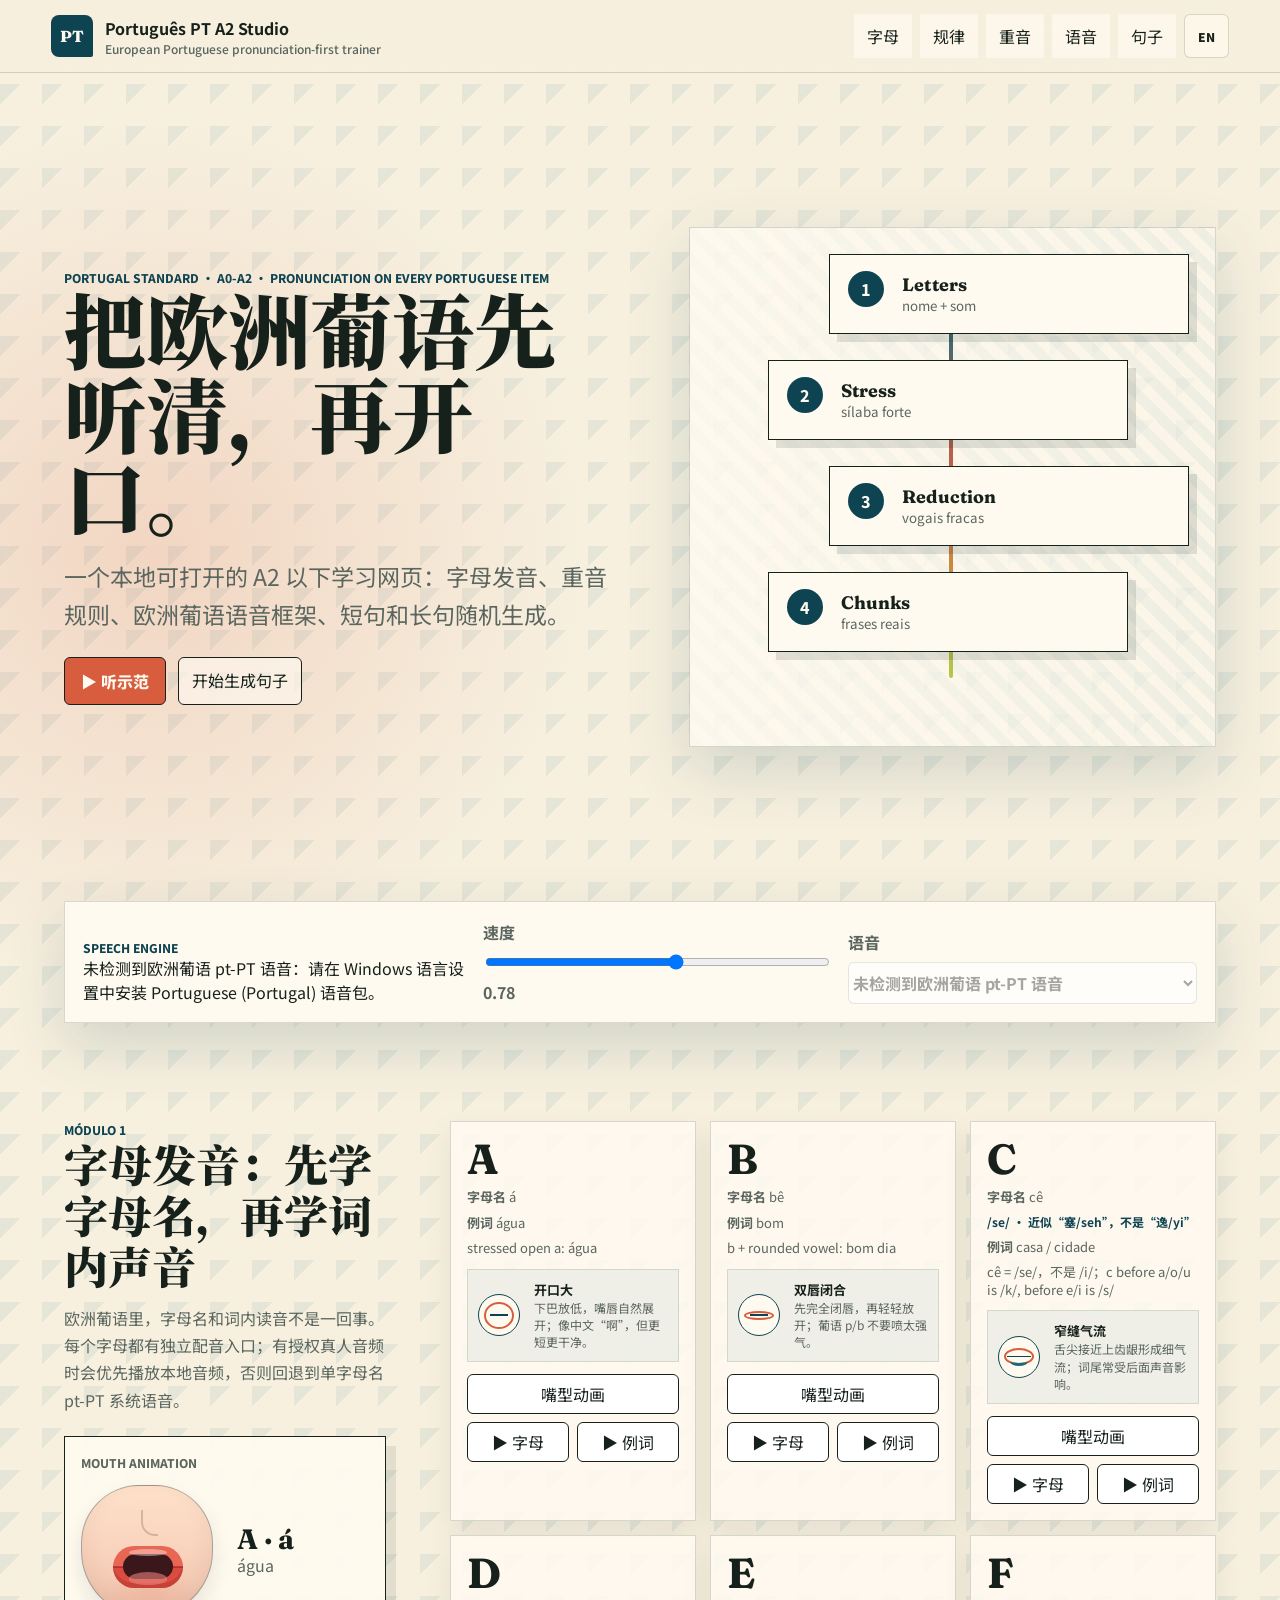
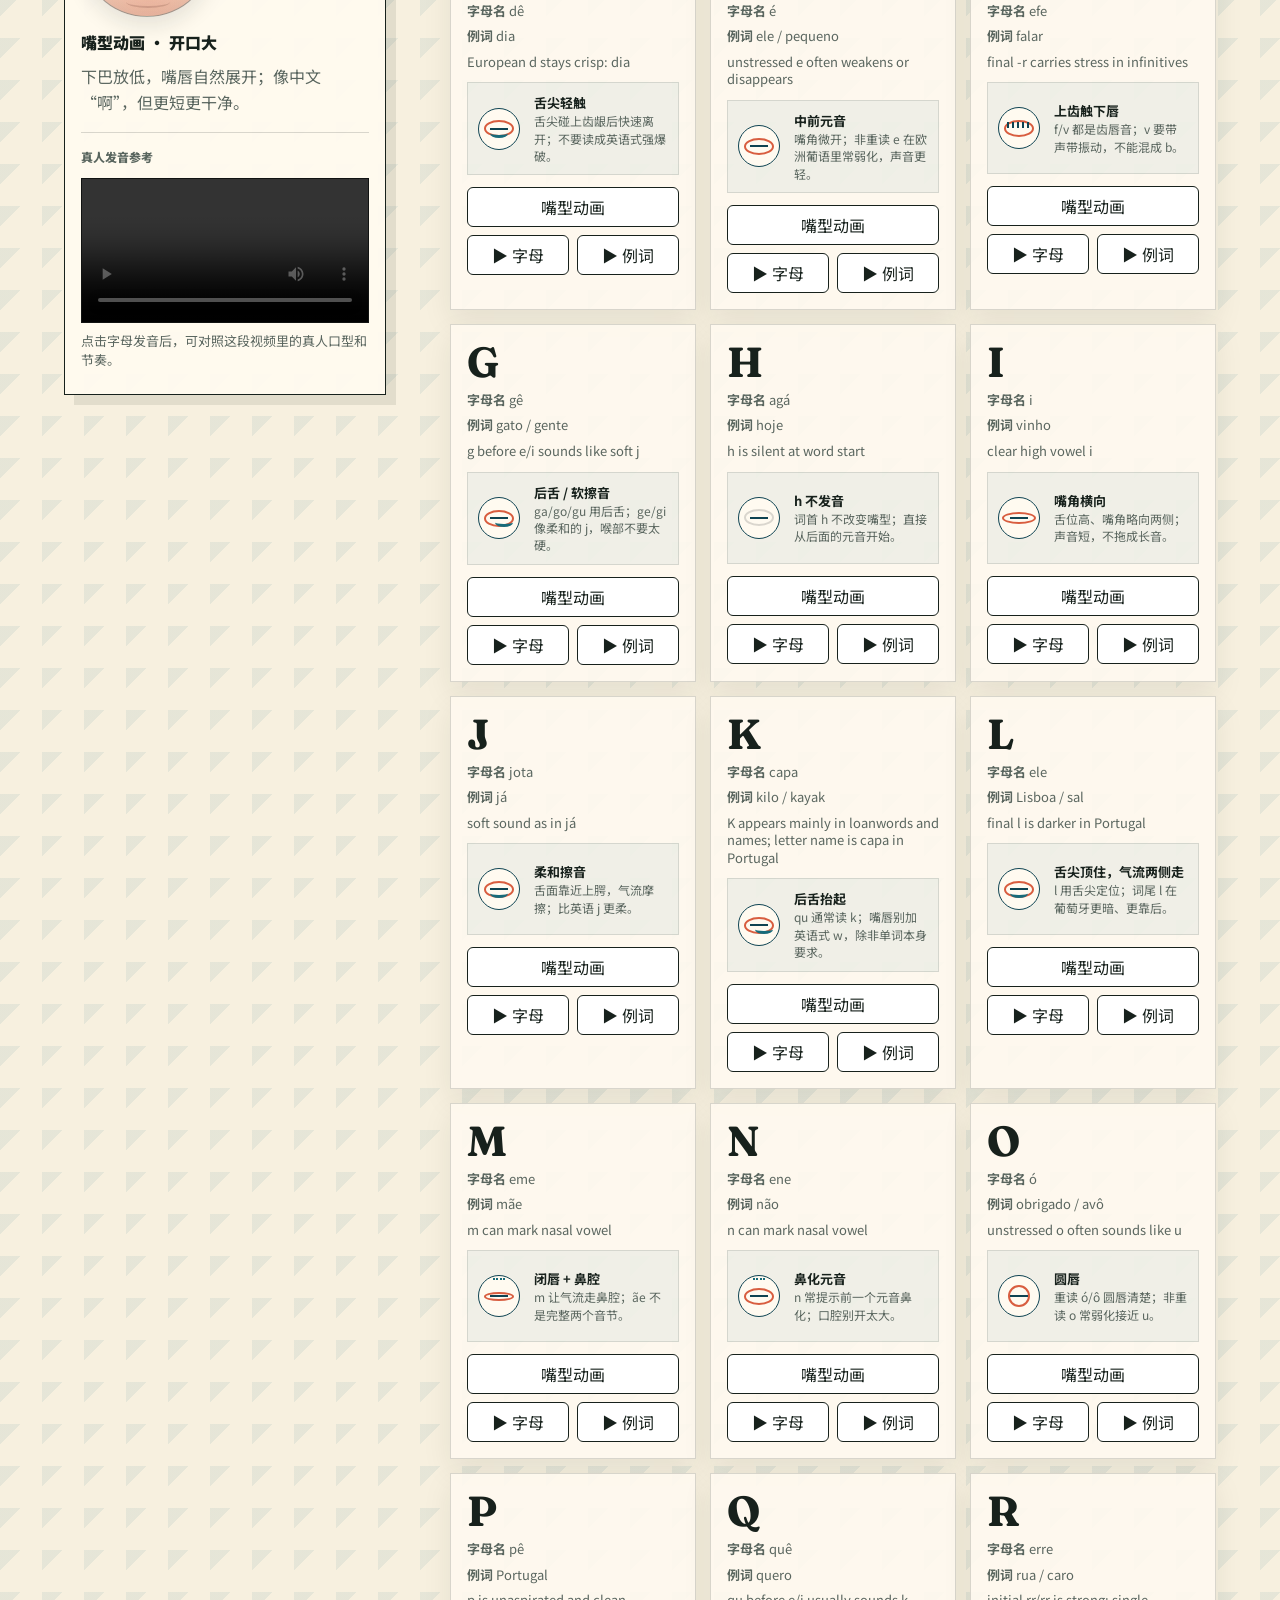
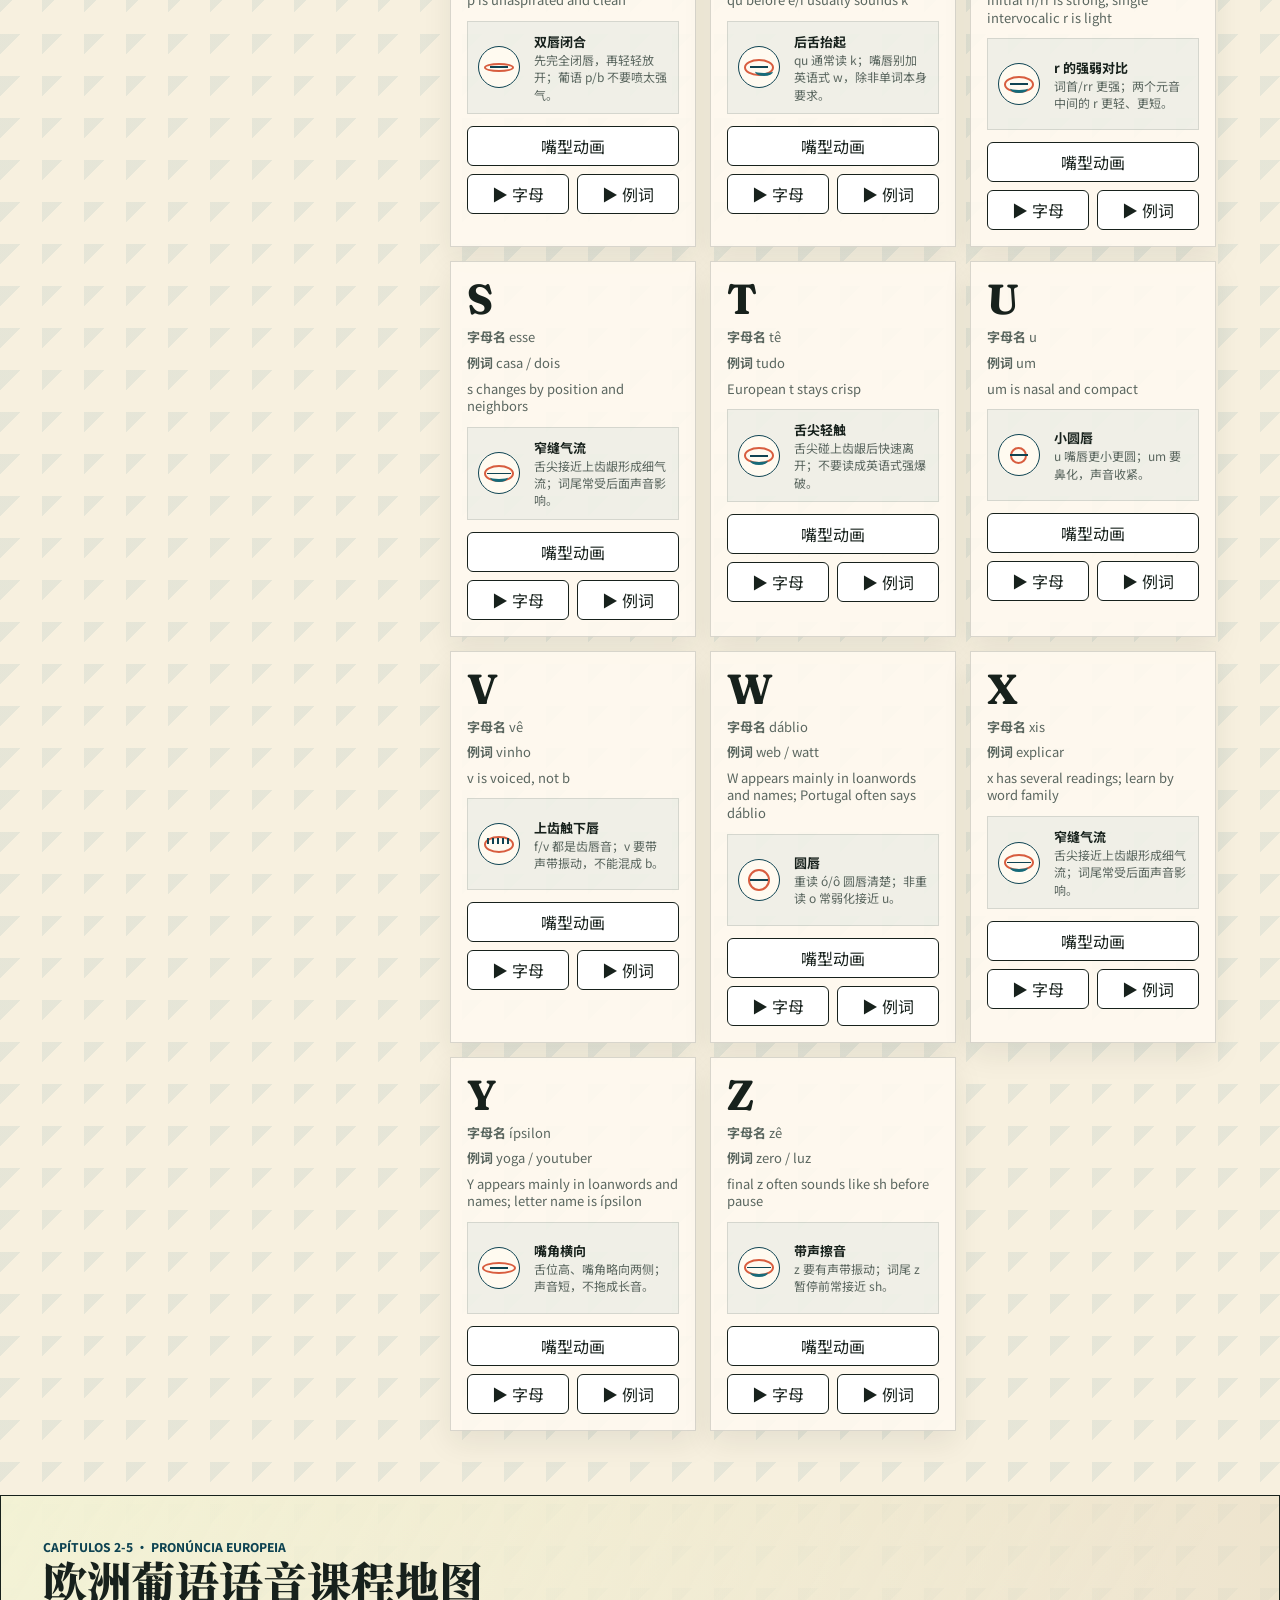
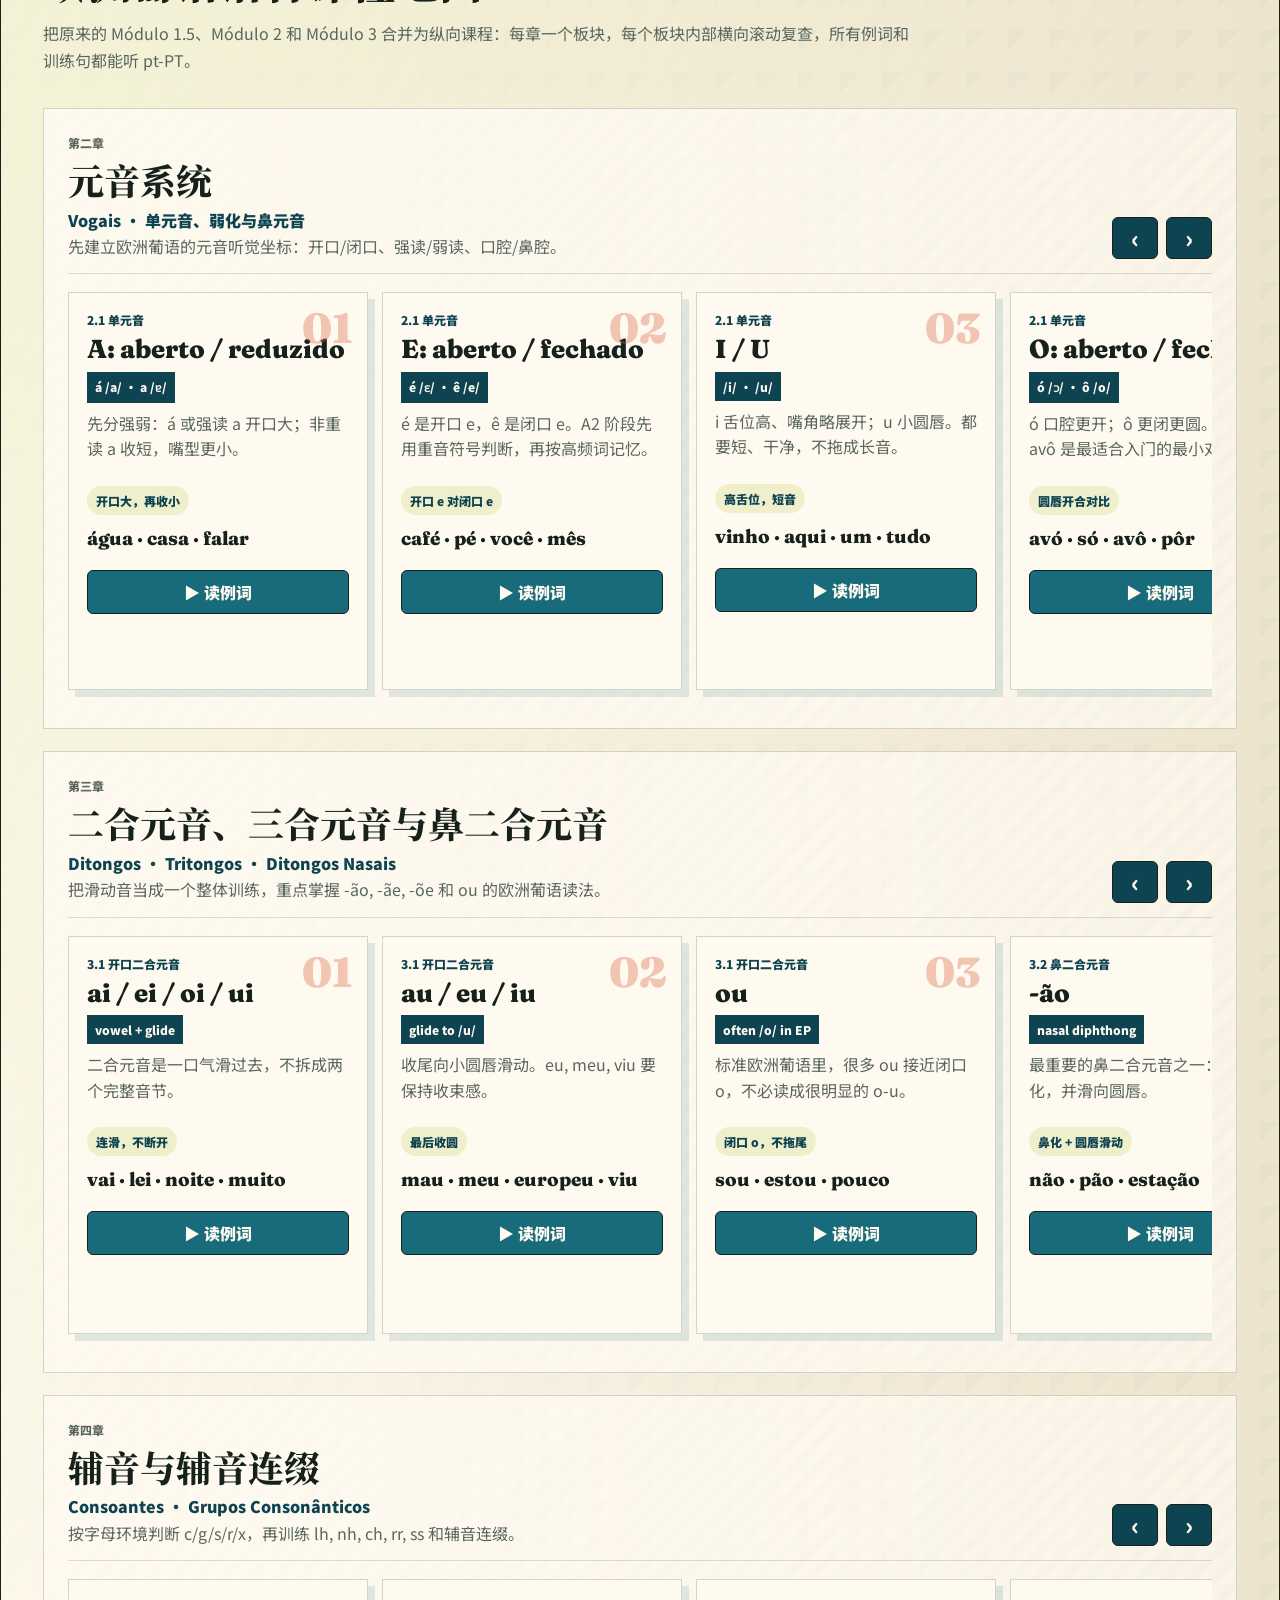
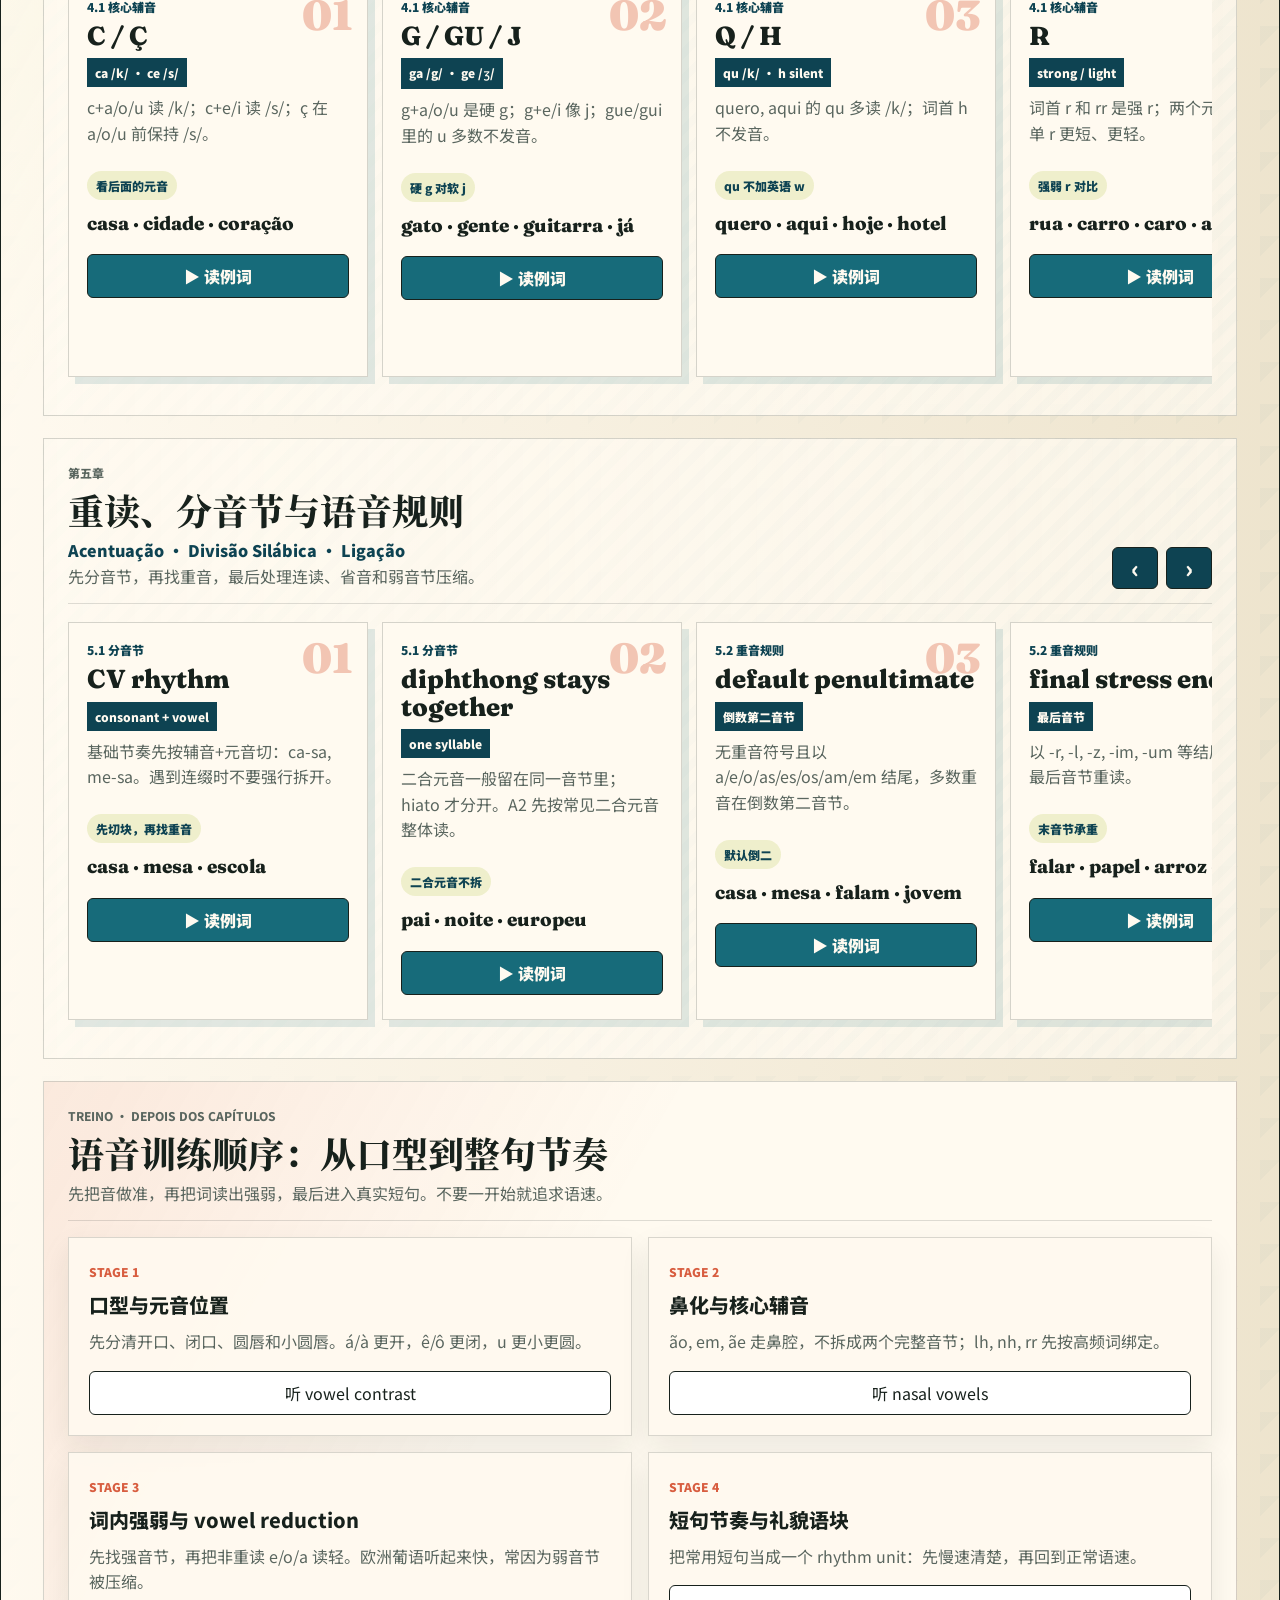
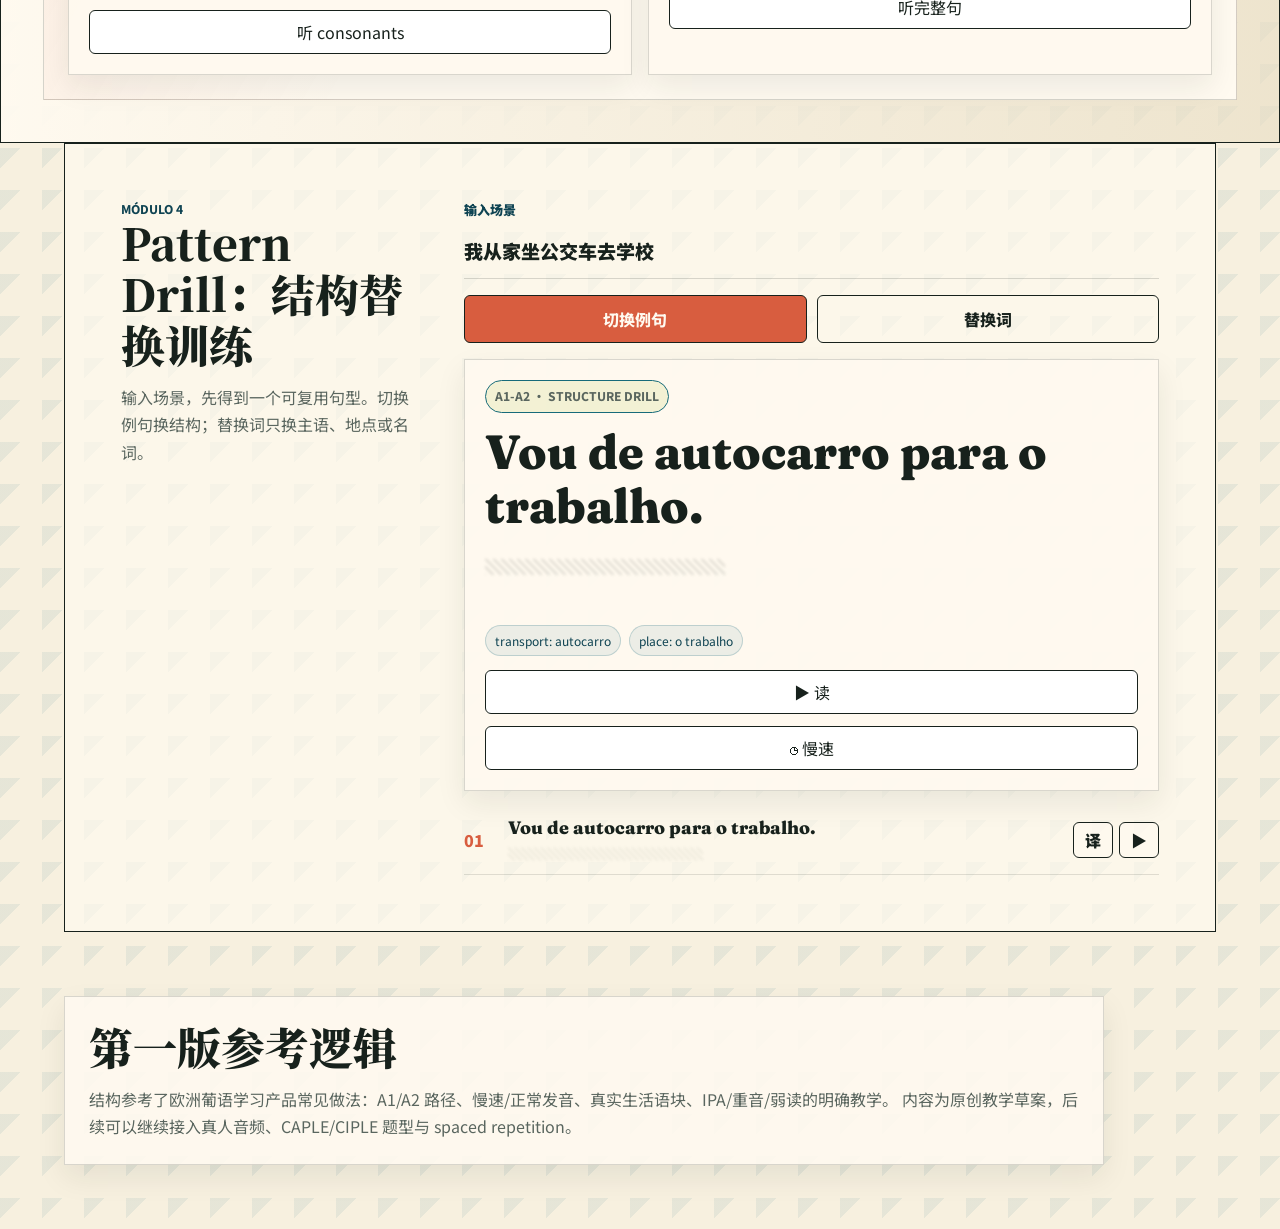
==== commit 828937f3: "feat: add bilingual structure drill" ====
--- a/index.html
+++ b/index.html
@@ -22,27 +22,28 @@
         </span>
       </a>
       <nav aria-label="主要模块">
-        <a href="#alphabet">字母</a>
-        <a href="#sound-rules">规律</a>
-        <a href="#stress">重音</a>
-        <a href="#voice">语音</a>
-        <a href="#generator">句子</a>
+        <a href="#alphabet" data-i18n="nav.alphabet">字母</a>
+        <a href="#sound-rules" data-i18n="nav.rules">规律</a>
+        <a href="#stress" data-i18n="nav.stress">重音</a>
+        <a href="#voice" data-i18n="nav.voice">语音</a>
+        <a href="#generator" data-i18n="nav.sentences">句子</a>
+        <button id="languageToggle" class="language-toggle" type="button">EN</button>
       </nav>
     </header>
 
     <main>
       <section id="hero" class="hero">
         <div class="hero-copy">
-          <p class="eyebrow">Portugal standard · A0-A2 · pronunciation on every Portuguese item</p>
-          <h1>把欧洲葡语先听清，再开口。</h1>
-          <p class="lead">
+          <p class="eyebrow" data-i18n="hero.eyebrow">Portugal standard · A0-A2 · pronunciation on every Portuguese item</p>
+          <h1 data-i18n="hero.title">把欧洲葡语先听清，再开口。</h1>
+          <p class="lead" data-i18n="hero.lead">
             一个本地可打开的 A2 以下学习网页：字母发音、重音规则、欧洲葡语语音框架、短句和长句随机生成。
           </p>
           <div class="hero-actions">
             <button class="primary" data-speak="Bom dia. Quero aprender português europeu devagar.">
-              <span aria-hidden="true">▶</span> 听示范
+              <span aria-hidden="true">▶</span> <span data-i18n="hero.demo">听示范</span>
             </button>
-            <a class="secondary" href="#generator">开始生成句子</a>
+            <a class="secondary" href="#generator" data-i18n="hero.start">开始生成句子</a>
           </div>
         </div>
         <div class="sound-map" aria-label="欧洲葡语语音学习路径">
@@ -89,8 +90,8 @@
       <section id="alphabet" class="section-grid">
         <div class="section-heading">
           <p class="eyebrow">Módulo 1</p>
-          <h2>字母发音：先学字母名，再学词内声音</h2>
-          <p>欧洲葡语里，字母名和词内读音不是一回事。每个字母都有独立配音入口；有授权真人音频时会优先播放本地音频，否则回退到单字母名 pt-PT 系统语音。</p>
+          <h2 data-i18n="alphabet.title">字母发音：先学字母名，再学词内声音</h2>
+          <p data-i18n="alphabet.copy">欧洲葡语里，字母名和词内读音不是一回事。每个字母都有独立配音入口；有授权真人音频时会优先播放本地音频，否则回退到单字母名 pt-PT 系统语音。</p>
           <aside id="pronunciationLab" class="alphabet-lab" aria-live="polite">
             <p class="label">Mouth animation</p>
             <div class="lab-stage">
@@ -123,8 +124,8 @@
       <section id="sound-rules" class="rules-section">
         <div class="section-heading">
           <p class="eyebrow">Capítulos 2-5 · Pronúncia europeia</p>
-          <h2>欧洲葡语语音课程地图</h2>
-          <p>把原来的 Módulo 1.5、Módulo 2 和 Módulo 3 合并为纵向课程：每章一个板块，每个板块内部横向滚动复查，所有例词和训练句都能听 pt-PT。</p>
+          <h2 data-i18n="rules.title">欧洲葡语语音课程地图</h2>
+          <p data-i18n="rules.copy">把原来的 Módulo 1.5、Módulo 2 和 Módulo 3 合并为纵向课程：每章一个板块，每个板块内部横向滚动复查，所有例词和训练句都能听 pt-PT。</p>
         </div>
         <div id="pronunciationChapters" class="pronunciation-chapters" aria-live="polite"></div>
         <div id="voice" class="chapter-panel training-path-panel">
@@ -167,33 +168,29 @@
       <section id="generator" class="generator">
         <div class="section-heading">
           <p class="eyebrow">Módulo 4</p>
-          <h2>Pattern Drill：情景短句高强度训练</h2>
-          <p>输入一个情景，系统优先从本地 100 句日常场景库抽取并替换。先读葡语，再点开中文翻译，保持直接反应。</p>
+          <h2 data-i18n="drill.title">Pattern Drill：结构替换训练</h2>
+          <p data-i18n="drill.copy">输入场景，先得到一个可复用句型。切换例句换结构；替换词只换主语、地点或名词。</p>
         </div>
         <div class="generator-panel">
-          <div class="segmented" role="group" aria-label="句子长度">
-            <button id="shortMode" class="selected" type="button">Pattern Drill</button>
-            <button id="longMode" type="button">长句</button>
-          </div>
           <div id="drillInputPanel" class="drill-input-panel">
             <label>
-              输入场景
-              <input id="drillScenario" type="text" value="在车站低调询问路线，并确认对方是否能重复一遍">
+              <span data-i18n="drill.input">输入场景</span>
+              <input id="drillScenario" type="text" value="我从家坐公交车去学校">
             </label>
           </div>
           <div class="drill-buttons">
-            <button id="generateSentence" class="primary" type="button">根据场景生成两个短句</button>
-            <button id="generateVariant" type="button">生成替换句</button>
+            <button id="generateSentence" class="primary" type="button" data-i18n="drill.switch">切换例句</button>
+            <button id="generateVariant" type="button" data-i18n="drill.replace">替换词</button>
           </div>
           <article class="sentence-card">
-            <p id="sentenceLevel" class="pill">A2 · pattern drill · route check</p>
-            <h3 id="sentenceText">Desculpe, onde fica a estação? Pode repetir mais devagar? Tenho de chegar lá antes das oito.</h3>
+            <p id="sentenceLevel" class="pill">A1-A2 · structure drill</p>
+            <h3 id="sentenceText">Vou de autocarro para a universidade.</h3>
             <p id="sentenceZh" class="translation-mask" role="button" tabindex="0">░░░░░░░░░░░░░░░</p>
-            <p id="sentenceHint" hidden>Pattern: Desculpe, onde fica {place}? Pode repetir mais devagar? Tenho de chegar lá antes das {time}.</p>
+            <p id="sentenceHint" hidden>Vou de {transport} para {place}.</p>
             <div id="drillSlots" class="drill-slots" aria-label="本轮替换槽位" hidden></div>
             <div class="sentence-actions">
-              <button id="playSentence" type="button">▶ 正常</button>
-              <button id="playSlowSentence" type="button">◷ 慢速</button>
+              <button id="playSentence" type="button" data-i18n="drill.play">▶ 读</button>
+              <button id="playSlowSentence" type="button" data-i18n="drill.slow">◷ 慢速</button>
             </div>
           </article>
           <div id="drillSentenceList" class="drill-sentence-list" aria-live="polite"></div>
@@ -209,6 +206,7 @@
       </section>
     </main>
 
+    <script src="language.js"></script>
     <script src="app.js"></script>
     <script src="pronunciation-rules.js"></script>
     <script src="daily-sentence-bank.js"></script>
--- a/styles.css
+++ b/styles.css
@@ -46,7 +46,8 @@
 }
 
 button,
-.secondary {
+.secondary,
+.language-toggle {
   min-height: 44px;
   border: 1px solid var(--ink);
   border-radius: 6px;
@@ -55,7 +56,8 @@
 }
 
 button:hover,
-.secondary:hover {
+.secondary:hover,
+.language-toggle:hover {
   transform: translateY(-2px);
   box-shadow: 0 10px 18px rgba(23, 33, 28, 0.12);
 }
@@ -109,11 +111,19 @@
 }
 
 nav a,
-.secondary {
+.secondary,
+.language-toggle {
   color: var(--ink);
   text-decoration: none;
   padding: 10px 13px;
   background: rgba(255, 250, 240, 0.62);
+}
+
+.language-toggle {
+  min-height: 40px;
+  border-color: var(--line);
+  font-size: 12px;
+  font-weight: 900;
 }
 
 .hero {
--- a/components.css
+++ b/components.css
@@ -1,52 +1,3 @@
-.generator {
-  display: grid;
-  grid-template-columns: minmax(260px, 0.42fr) minmax(0, 1fr);
-  gap: clamp(24px, 5vw, 70px);
-  padding: clamp(22px, 4vw, 42px);
-  border: 1px solid var(--ink);
-  background:
-    linear-gradient(120deg, rgba(23, 107, 122, 0.13), transparent),
-    var(--tile);
-}
-
-.generator-panel {
-  display: grid;
-  gap: 16px;
-  align-content: start;
-}
-
-.drill-input-panel {
-  display: grid;
-  gap: 12px;
-  padding: 14px;
-  border: 1px solid rgba(23, 33, 28, 0.16);
-  background: rgba(255, 250, 240, 0.72);
-}
-
-.drill-input-panel label {
-  display: grid;
-  gap: 6px;
-  color: var(--azulejo-dark);
-  font-size: 13px;
-  font-weight: 900;
-}
-
-.drill-input-panel input,
-.drill-input-panel textarea {
-  width: 100%;
-  border: 1px solid rgba(23, 33, 28, 0.18);
-  border-radius: 6px;
-  padding: 10px 11px;
-  color: var(--ink);
-  background: var(--white);
-  font: inherit;
-  line-height: 1.5;
-}
-
-.drill-input-panel textarea {
-  resize: vertical;
-}
-
 .drill-slots {
   display: flex;
   flex-wrap: wrap;
@@ -64,103 +15,6 @@
 
 .drill-slots {
   margin-bottom: 14px;
-}
-
-.drill-buttons {
-  display: grid;
-  grid-template-columns: minmax(0, 1fr) 180px;
-  gap: 10px;
-}
-
-.drill-buttons button {
-  width: 100%;
-}
-
-#generateVariant {
-  color: var(--ink);
-  background: rgba(180, 201, 73, 0.22);
-  font-weight: 800;
-}
-
-.drill-sentence-list {
-  display: grid;
-  gap: 10px;
-}
-
-.drill-line-card {
-  display: grid;
-  grid-template-columns: 34px minmax(0, 1fr) auto;
-  gap: 10px;
-  align-items: center;
-  padding: 10px 0;
-  border: 0;
-  border-bottom: 1px solid rgba(23, 33, 28, 0.13);
-  background: transparent;
-  cursor: pointer;
-}
-
-.drill-line-card span {
-  color: var(--coral);
-  font-weight: 900;
-}
-
-.drill-line-card p {
-  margin: 0;
-  color: var(--ink);
-  font-family: var(--font-portuguese);
-  font-size: 18px;
-  font-weight: 800;
-  line-height: 1.25;
-}
-
-.drill-line-card .translation {
-  display: block;
-  margin-top: 5px;
-  color: var(--muted);
-  font-size: 13px;
-  line-height: 1.45;
-}
-
-.drill-mini-actions {
-  display: grid;
-  grid-template-columns: 40px 40px;
-  gap: 6px;
-}
-
-.drill-mini-actions button {
-  min-height: 36px;
-  padding: 0;
-  color: var(--ink);
-  background: rgba(255, 250, 240, 0.72);
-  font-weight: 900;
-}
-
-.segmented {
-  display: grid;
-  grid-template-columns: 1fr 1fr;
-  gap: 6px;
-  padding: 6px;
-  border: 1px solid var(--line);
-  background: var(--white);
-}
-
-.segmented button {
-  border-color: transparent;
-  background: transparent;
-  font-weight: 800;
-}
-
-.segmented .selected {
-  color: var(--white);
-  background: var(--azulejo);
-}
-
-.sentence-card h3 {
-  margin: 10px 0 12px;
-  font-family: var(--font-portuguese);
-  font-size: clamp(25px, 3.4vw, 44px);
-  line-height: 1.14;
-  font-variation-settings: "SOFT" 40, "WONK" 1;
 }
 
 .pill {
@@ -360,10 +214,6 @@
     position: static;
   }
 
-  .drill-buttons,
-  .drill-line-card {
-    grid-template-columns: 1fr;
-  }
 }
 
 @media (max-width: 560px) {
@@ -377,6 +227,11 @@
 
   nav {
     justify-content: flex-start;
+  }
+
+  .hero-actions {
+    display: grid;
+    grid-template-columns: 1fr;
   }
 
   .map-node,
--- a/drill-ui.css
+++ b/drill-ui.css
@@ -1,3 +1,125 @@
+.generator {
+  display: grid;
+  grid-template-columns: minmax(260px, 0.42fr) minmax(0, 1fr);
+  gap: clamp(22px, 4vw, 56px);
+  padding: clamp(22px, 5vw, 56px);
+  border: 1px solid var(--ink);
+  background: rgba(255, 250, 240, 0.66);
+}
+
+.generator-panel {
+  display: grid;
+  gap: 16px;
+  align-content: start;
+}
+
+.drill-input-panel {
+  display: grid;
+  gap: 12px;
+  padding: 0;
+  border: 1px solid rgba(23, 33, 28, 0.16);
+  border-width: 0 0 1px;
+  background: transparent;
+}
+
+.drill-input-panel label {
+  display: grid;
+  gap: 6px;
+  color: var(--azulejo-dark);
+  font-size: 13px;
+  font-weight: 900;
+}
+
+.drill-input-panel input {
+  width: 100%;
+  border: 0;
+  border-radius: 0;
+  padding: 12px 0;
+  color: var(--ink);
+  background: transparent;
+  font: inherit;
+  font-size: 19px;
+  line-height: 1.5;
+  outline: none;
+}
+
+.drill-buttons {
+  display: grid;
+  grid-template-columns: minmax(0, 1fr) minmax(0, 1fr);
+  gap: 10px;
+}
+
+.drill-buttons button {
+  width: 100%;
+}
+
+#generateVariant {
+  color: var(--ink);
+  background: transparent;
+  font-weight: 800;
+}
+
+.sentence-card h3 {
+  margin: 12px 0 12px;
+  font-family: var(--font-portuguese);
+  font-size: clamp(28px, 4vw, 48px);
+  line-height: 1.14;
+  font-variation-settings: "SOFT" 40, "WONK" 1;
+}
+
+.drill-sentence-list {
+  display: grid;
+  gap: 10px;
+}
+
+.drill-line-card {
+  display: grid;
+  grid-template-columns: 34px minmax(0, 1fr) auto;
+  gap: 10px;
+  align-items: center;
+  padding: 10px 0;
+  border: 0;
+  border-bottom: 1px solid rgba(23, 33, 28, 0.13);
+  background: transparent;
+  cursor: pointer;
+}
+
+.drill-line-card span {
+  color: var(--coral);
+  font-weight: 900;
+}
+
+.drill-line-card p {
+  margin: 0;
+  color: var(--ink);
+  font-family: var(--font-portuguese);
+  font-size: 18px;
+  font-weight: 800;
+  line-height: 1.25;
+}
+
+.drill-line-card .translation {
+  display: block;
+  margin-top: 5px;
+  color: var(--muted);
+  font-size: 13px;
+  line-height: 1.45;
+}
+
+.drill-mini-actions {
+  display: grid;
+  grid-template-columns: 40px 40px;
+  gap: 6px;
+}
+
+.drill-mini-actions button {
+  min-height: 36px;
+  padding: 0;
+  color: var(--ink);
+  background: rgba(255, 250, 240, 0.72);
+  font-weight: 900;
+}
+
 .translation-mask {
   width: max-content;
   max-width: 100%;
@@ -48,3 +170,40 @@
   filter: blur(1.6px);
   opacity: 0.66;
 }
+
+@media (max-width: 900px) {
+  .generator,
+  .drill-line-card {
+    grid-template-columns: 1fr;
+  }
+
+  .generator {
+    gap: 18px;
+  }
+}
+
+@media (max-width: 560px) {
+  .generator {
+    border-left: 0;
+    border-right: 0;
+    padding: 24px 8px;
+  }
+
+  .generator-panel {
+    gap: 14px;
+  }
+
+  .drill-buttons,
+  .sentence-actions {
+    display: grid;
+    grid-template-columns: 1fr;
+  }
+
+  .drill-mini-actions {
+    grid-template-columns: 1fr 1fr;
+  }
+
+  .sentence-card {
+    padding: 16px 0;
+  }
+}
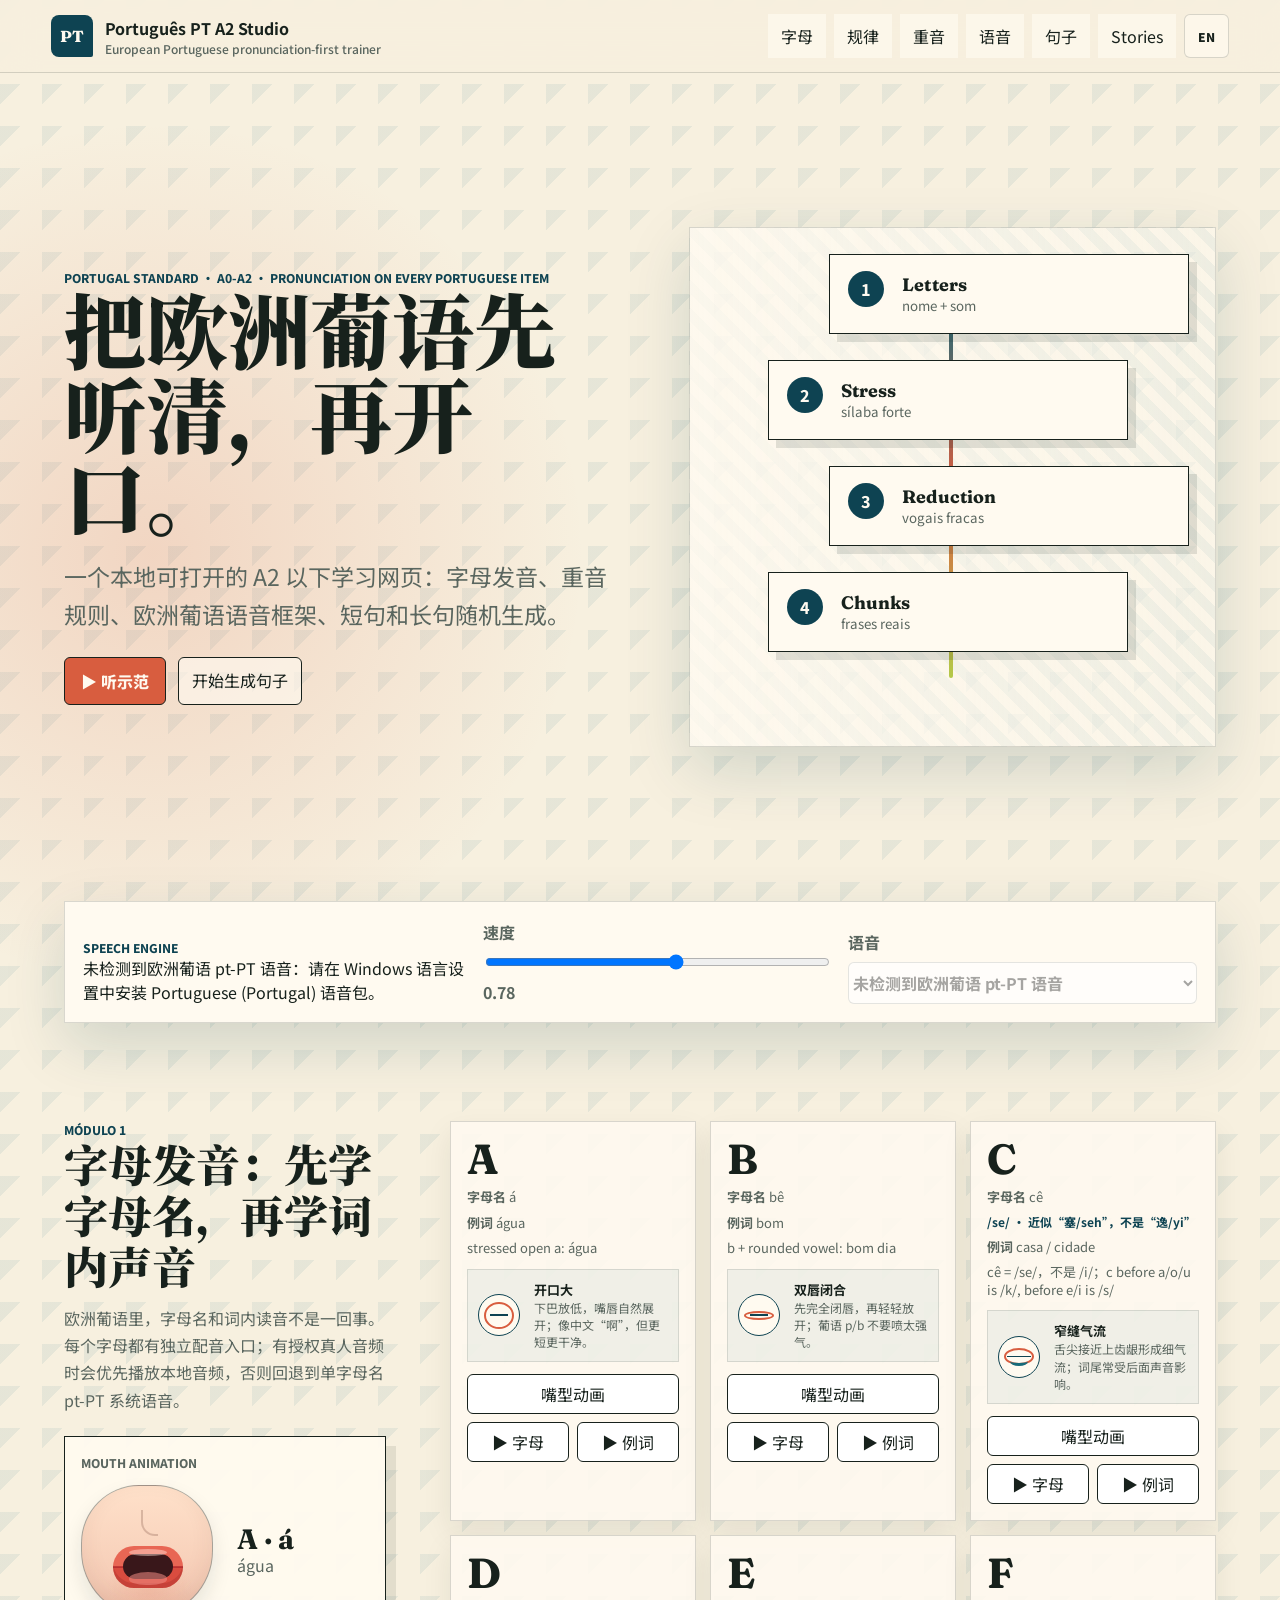
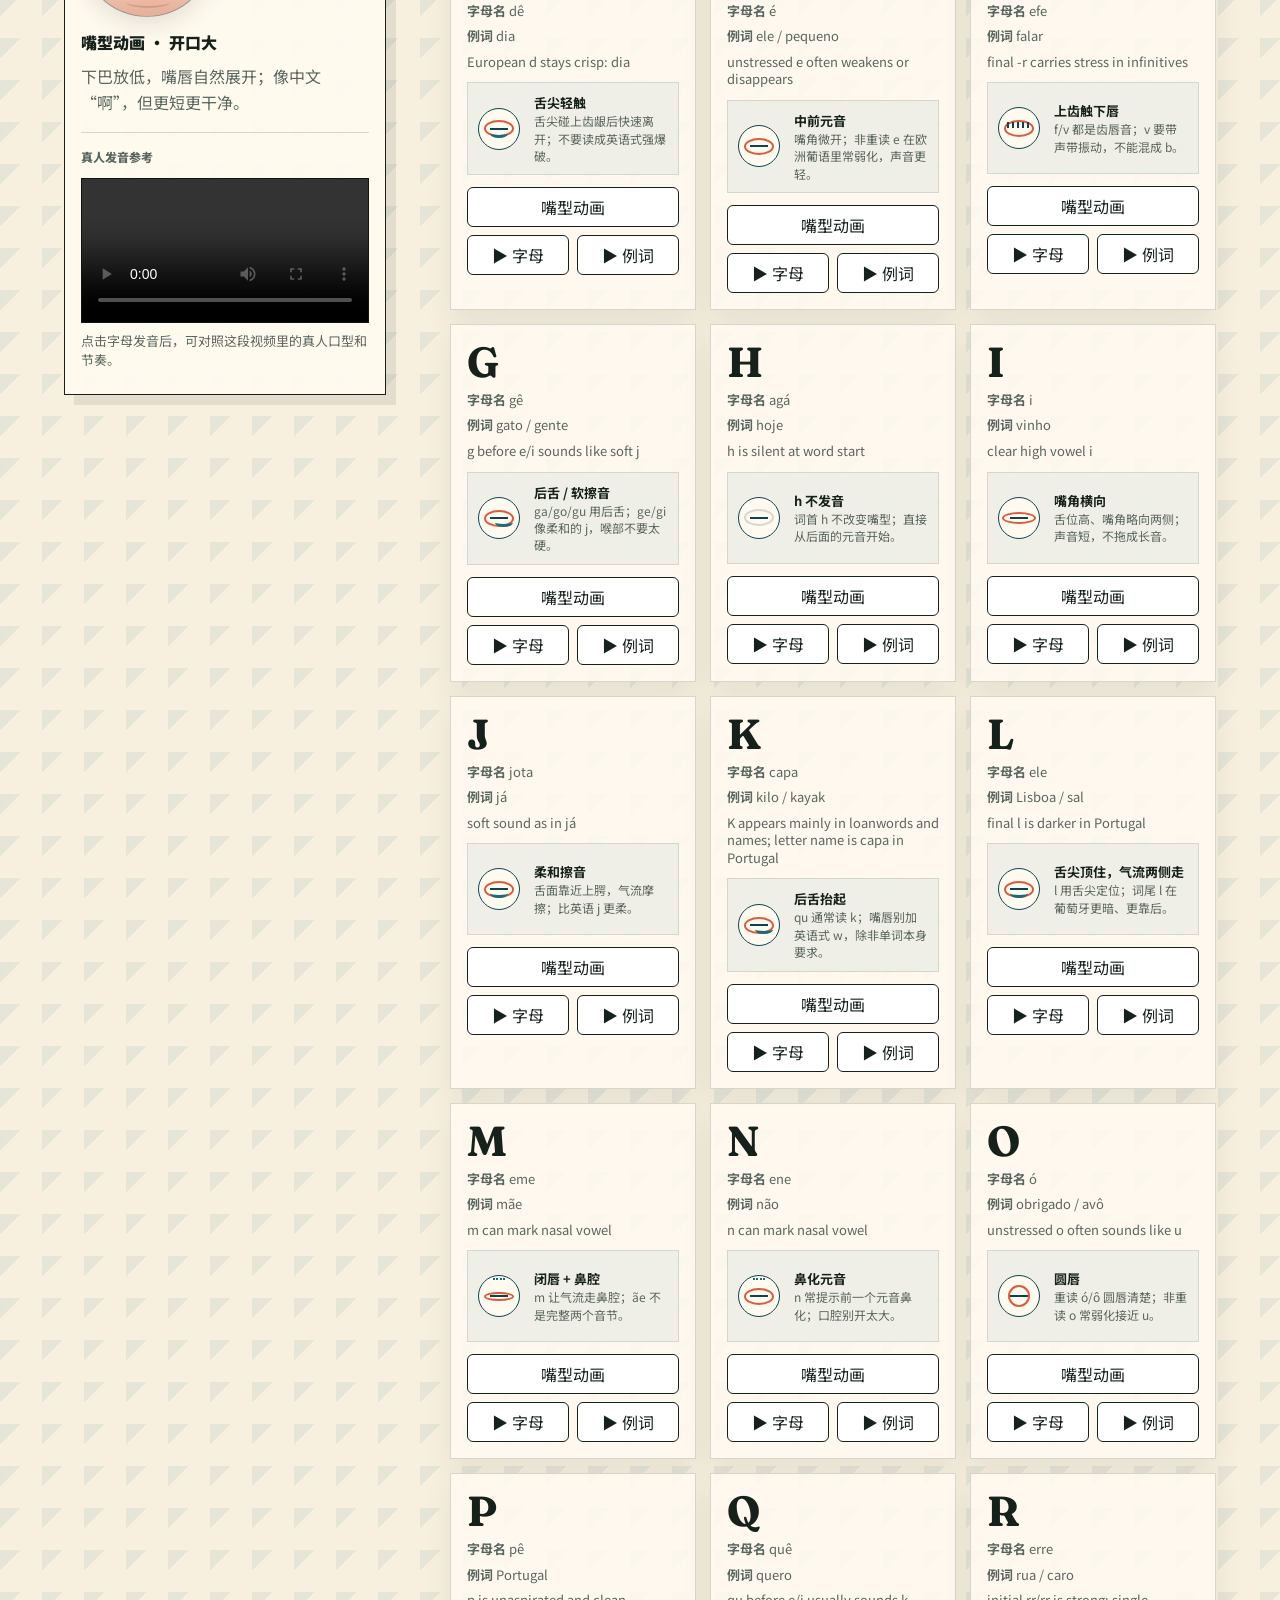
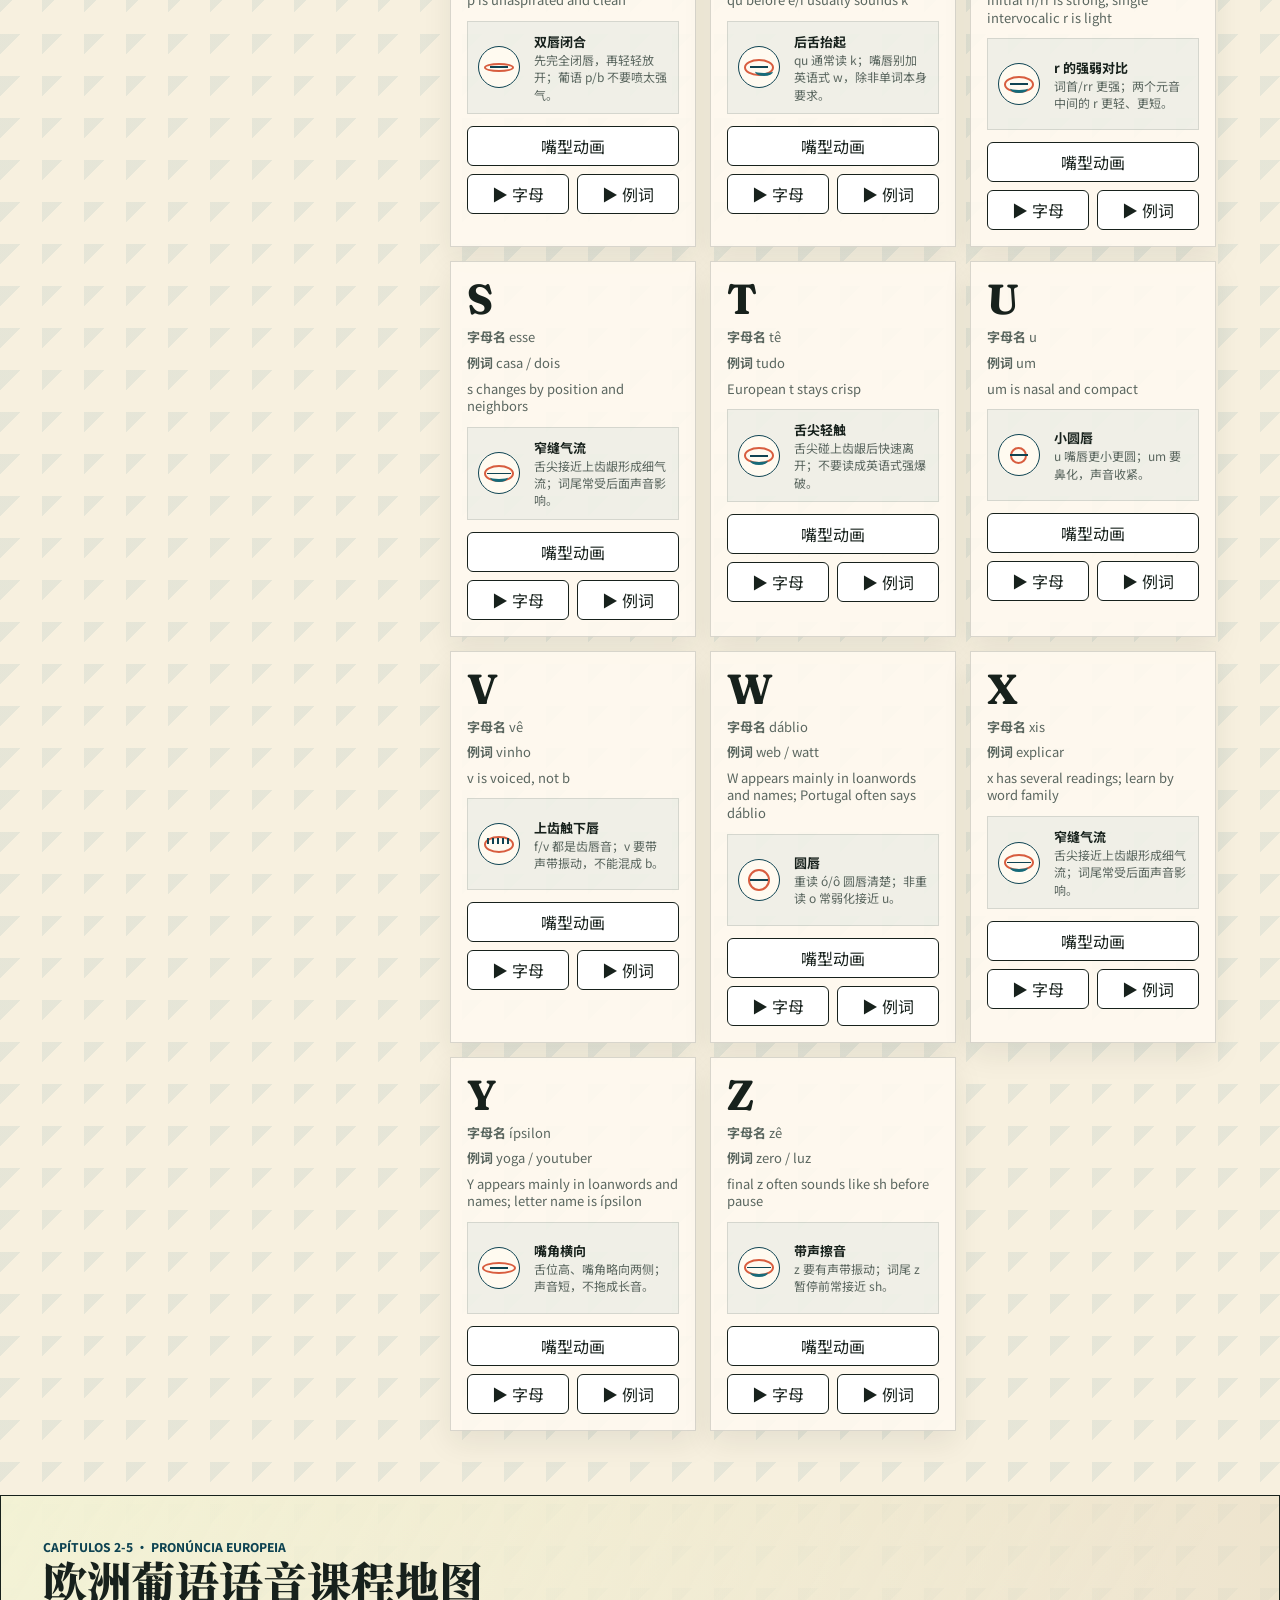
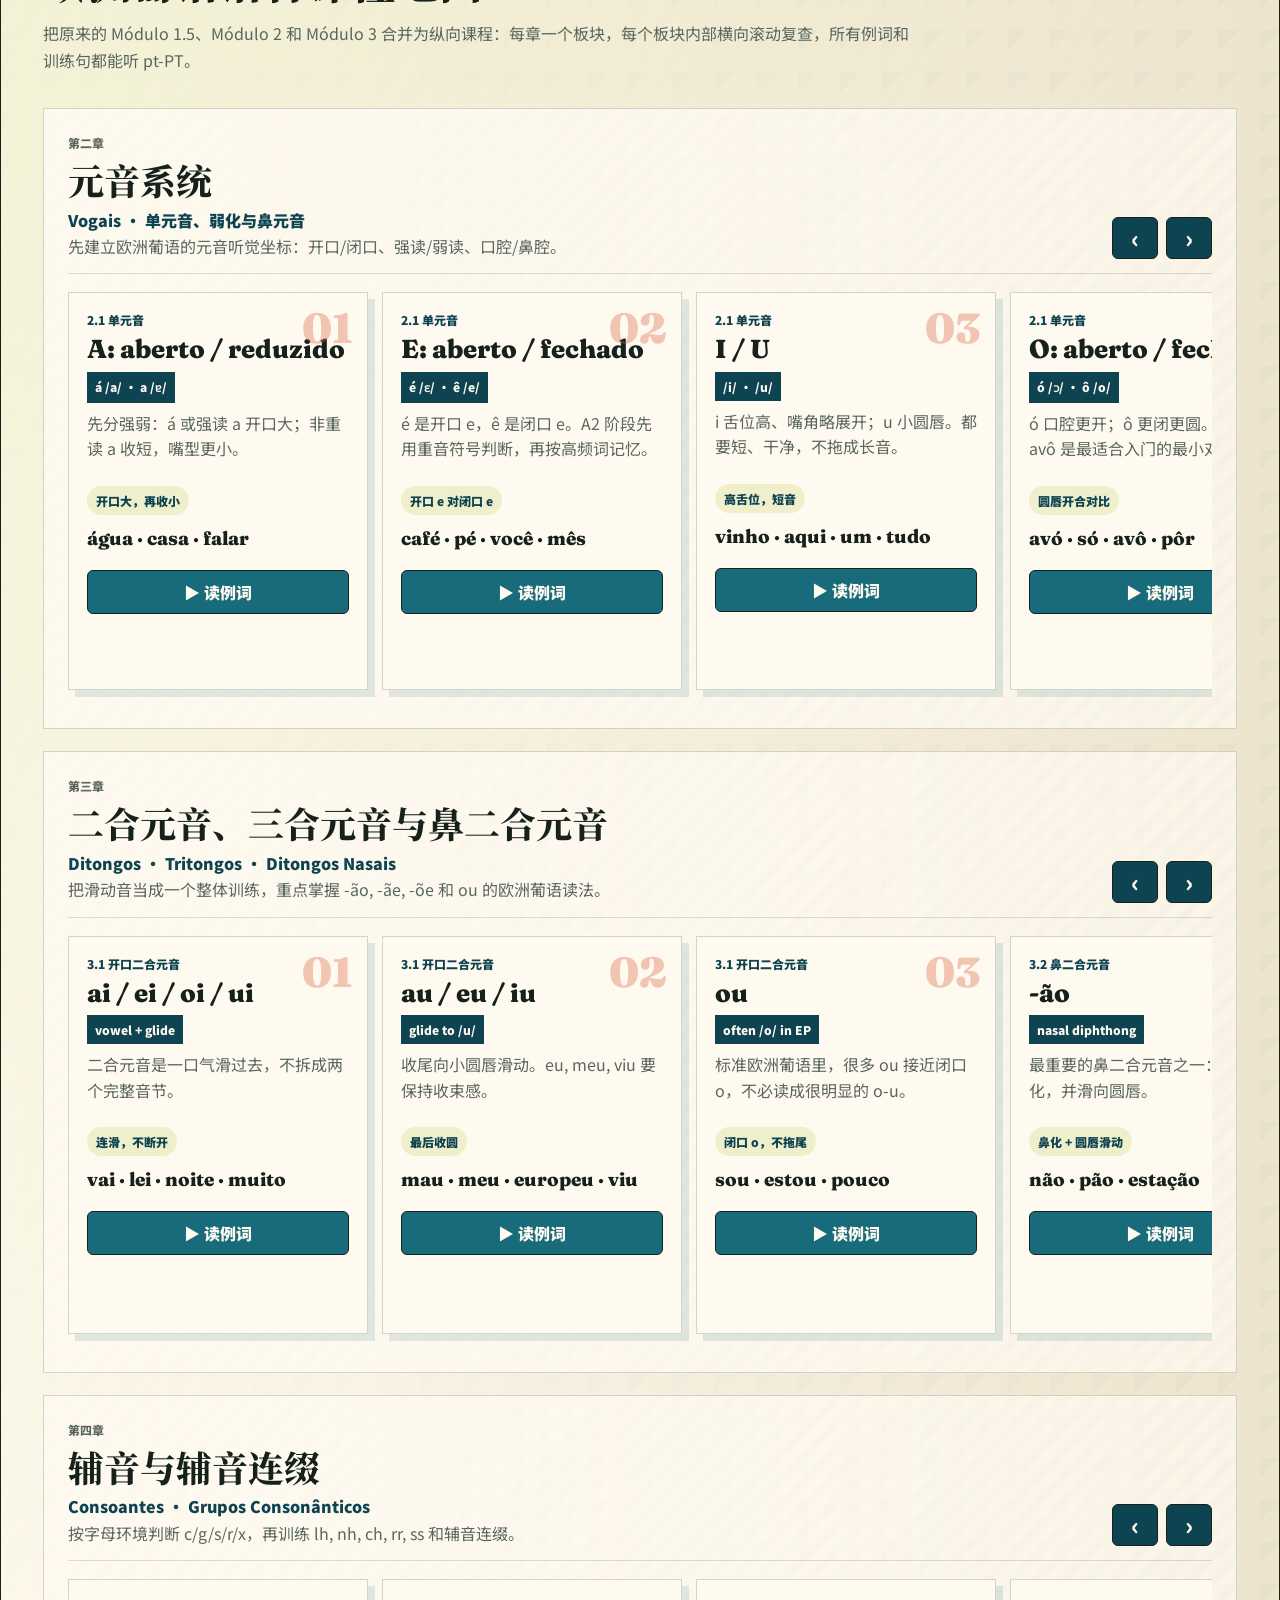
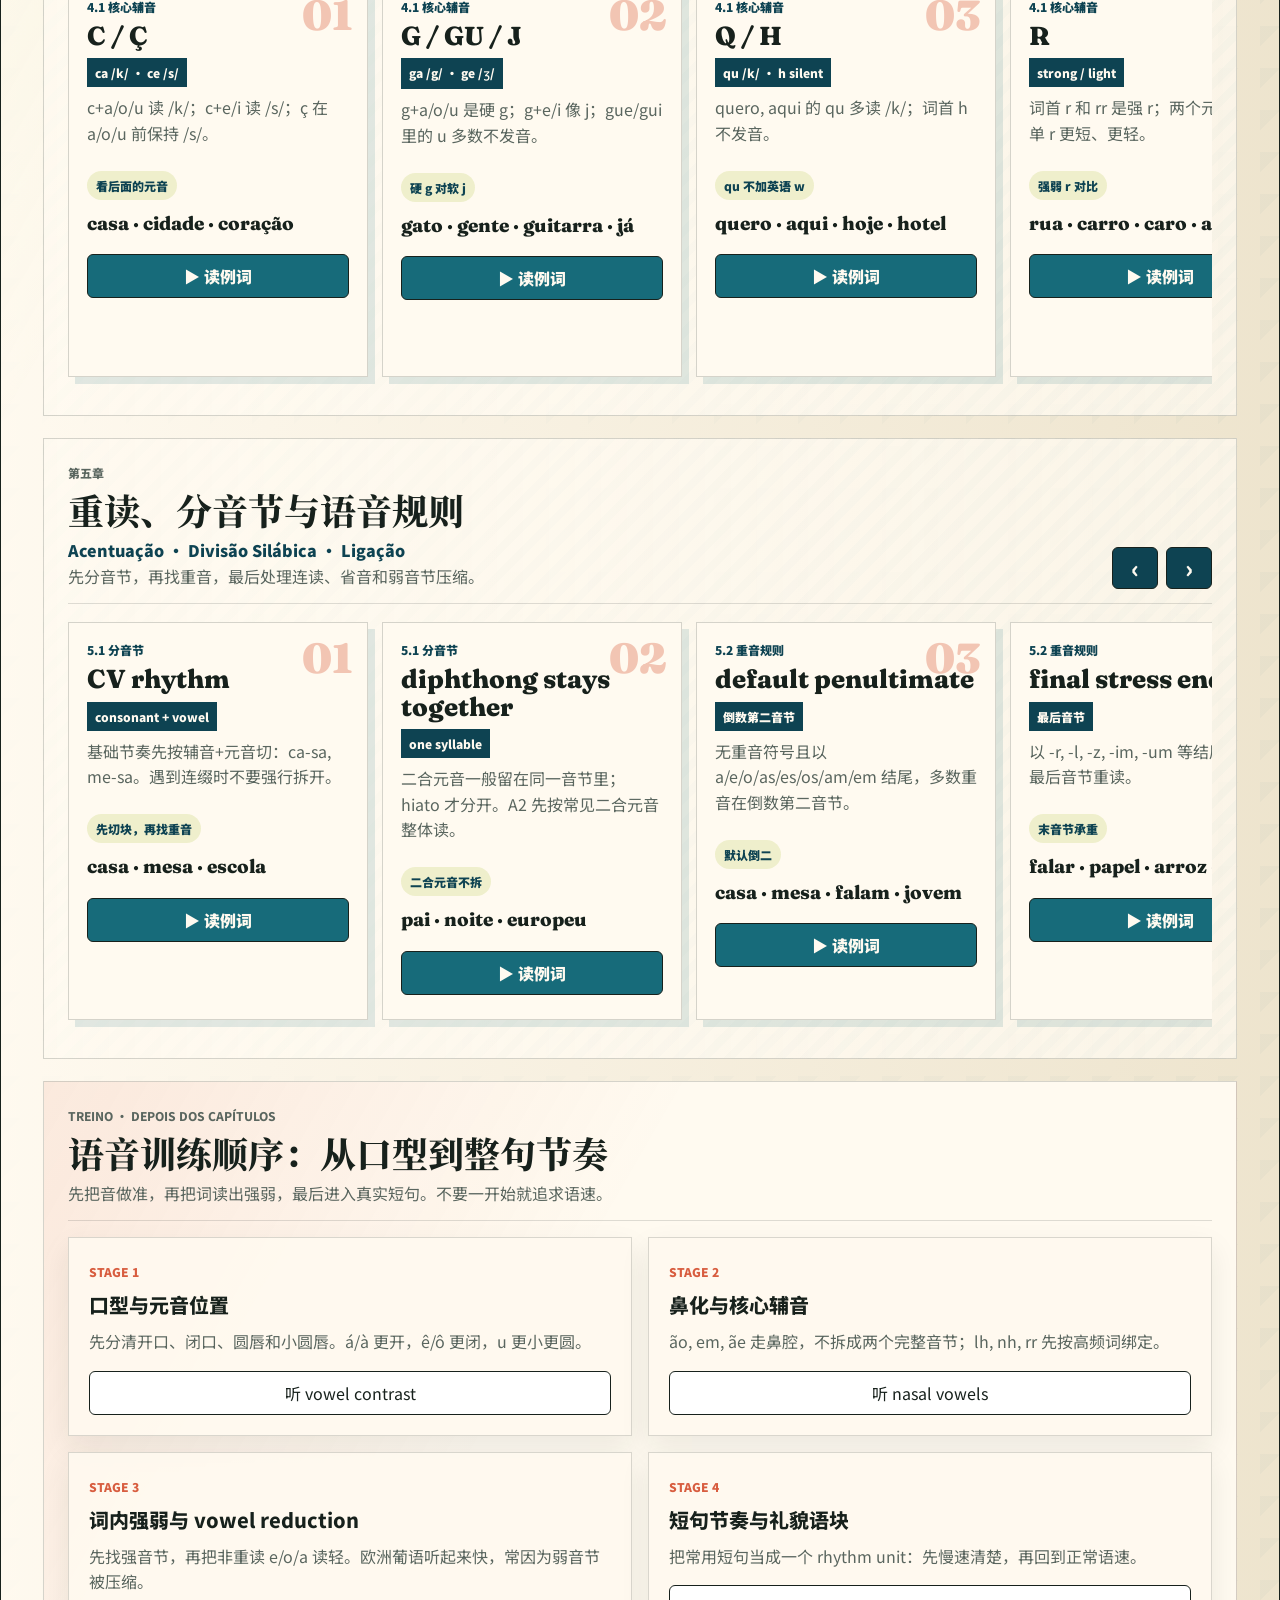
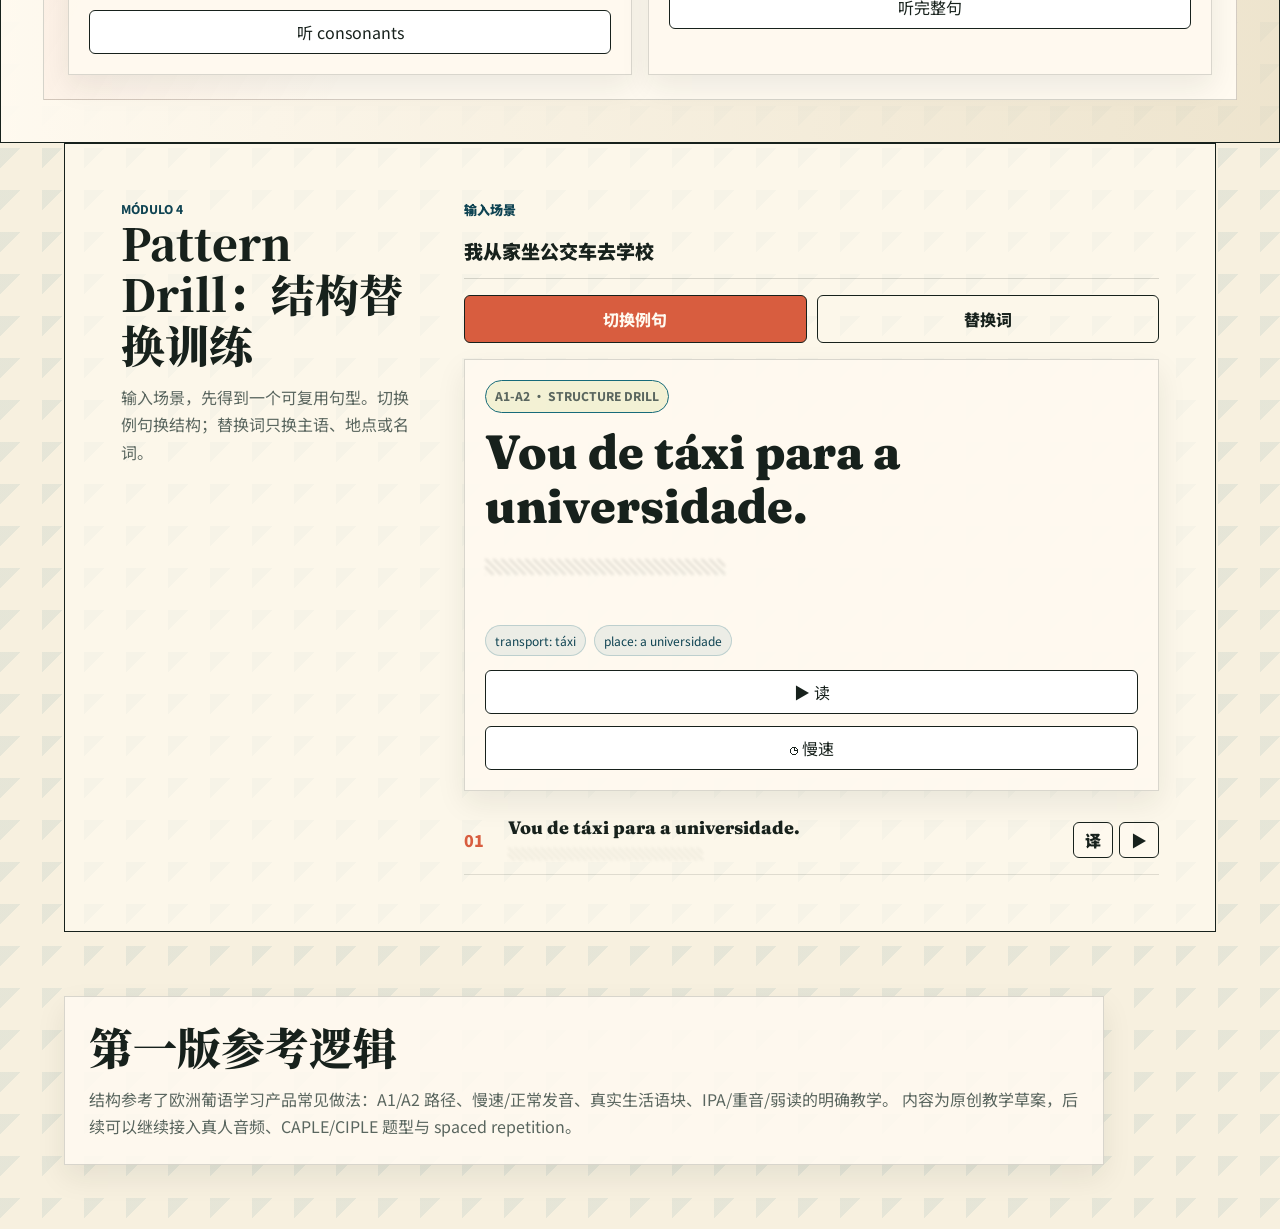
==== commit 606fae5e: "feat: add story listening workspace" ====
--- a/index.html
+++ b/index.html
@@ -27,6 +27,7 @@
         <a href="#stress" data-i18n="nav.stress">重音</a>
         <a href="#voice" data-i18n="nav.voice">语音</a>
         <a href="#generator" data-i18n="nav.sentences">句子</a>
+        <a href="stories.html">Stories</a>
         <button id="languageToggle" class="language-toggle" type="button">EN</button>
       </nav>
     </header>
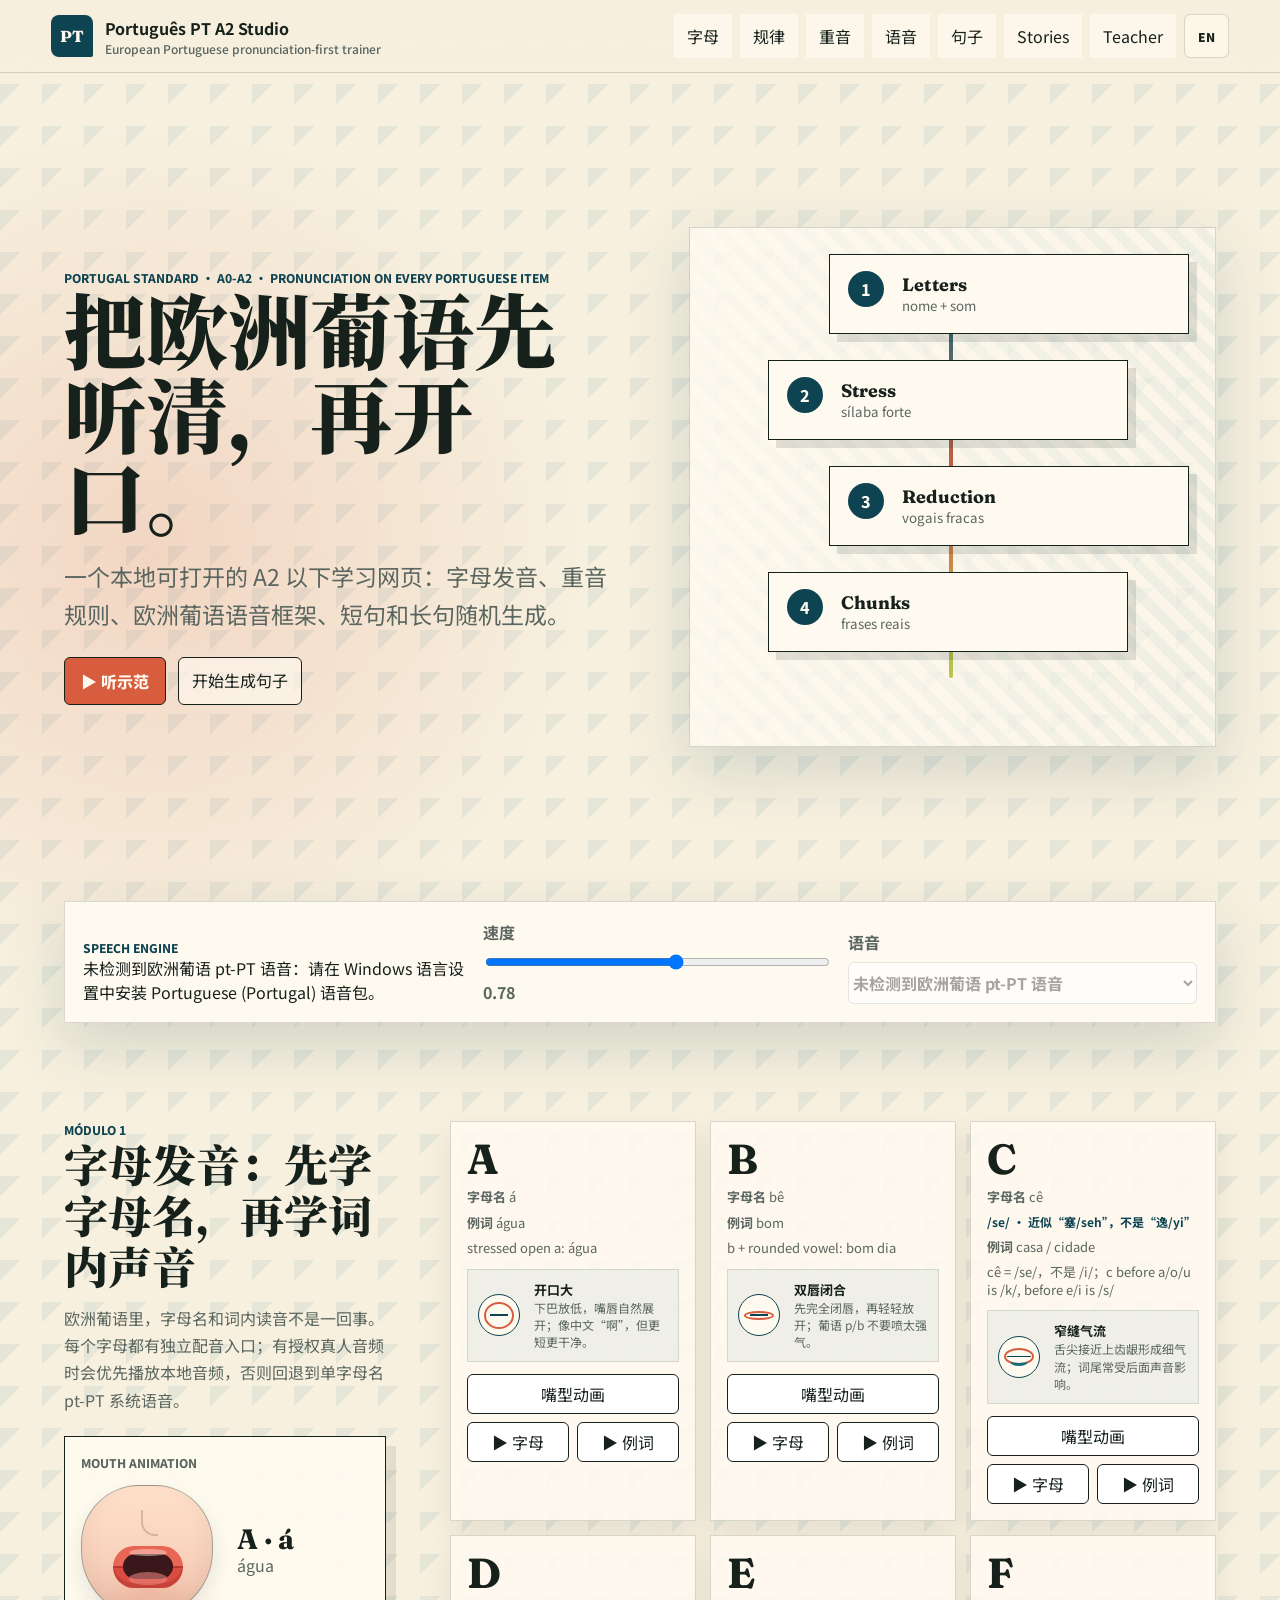
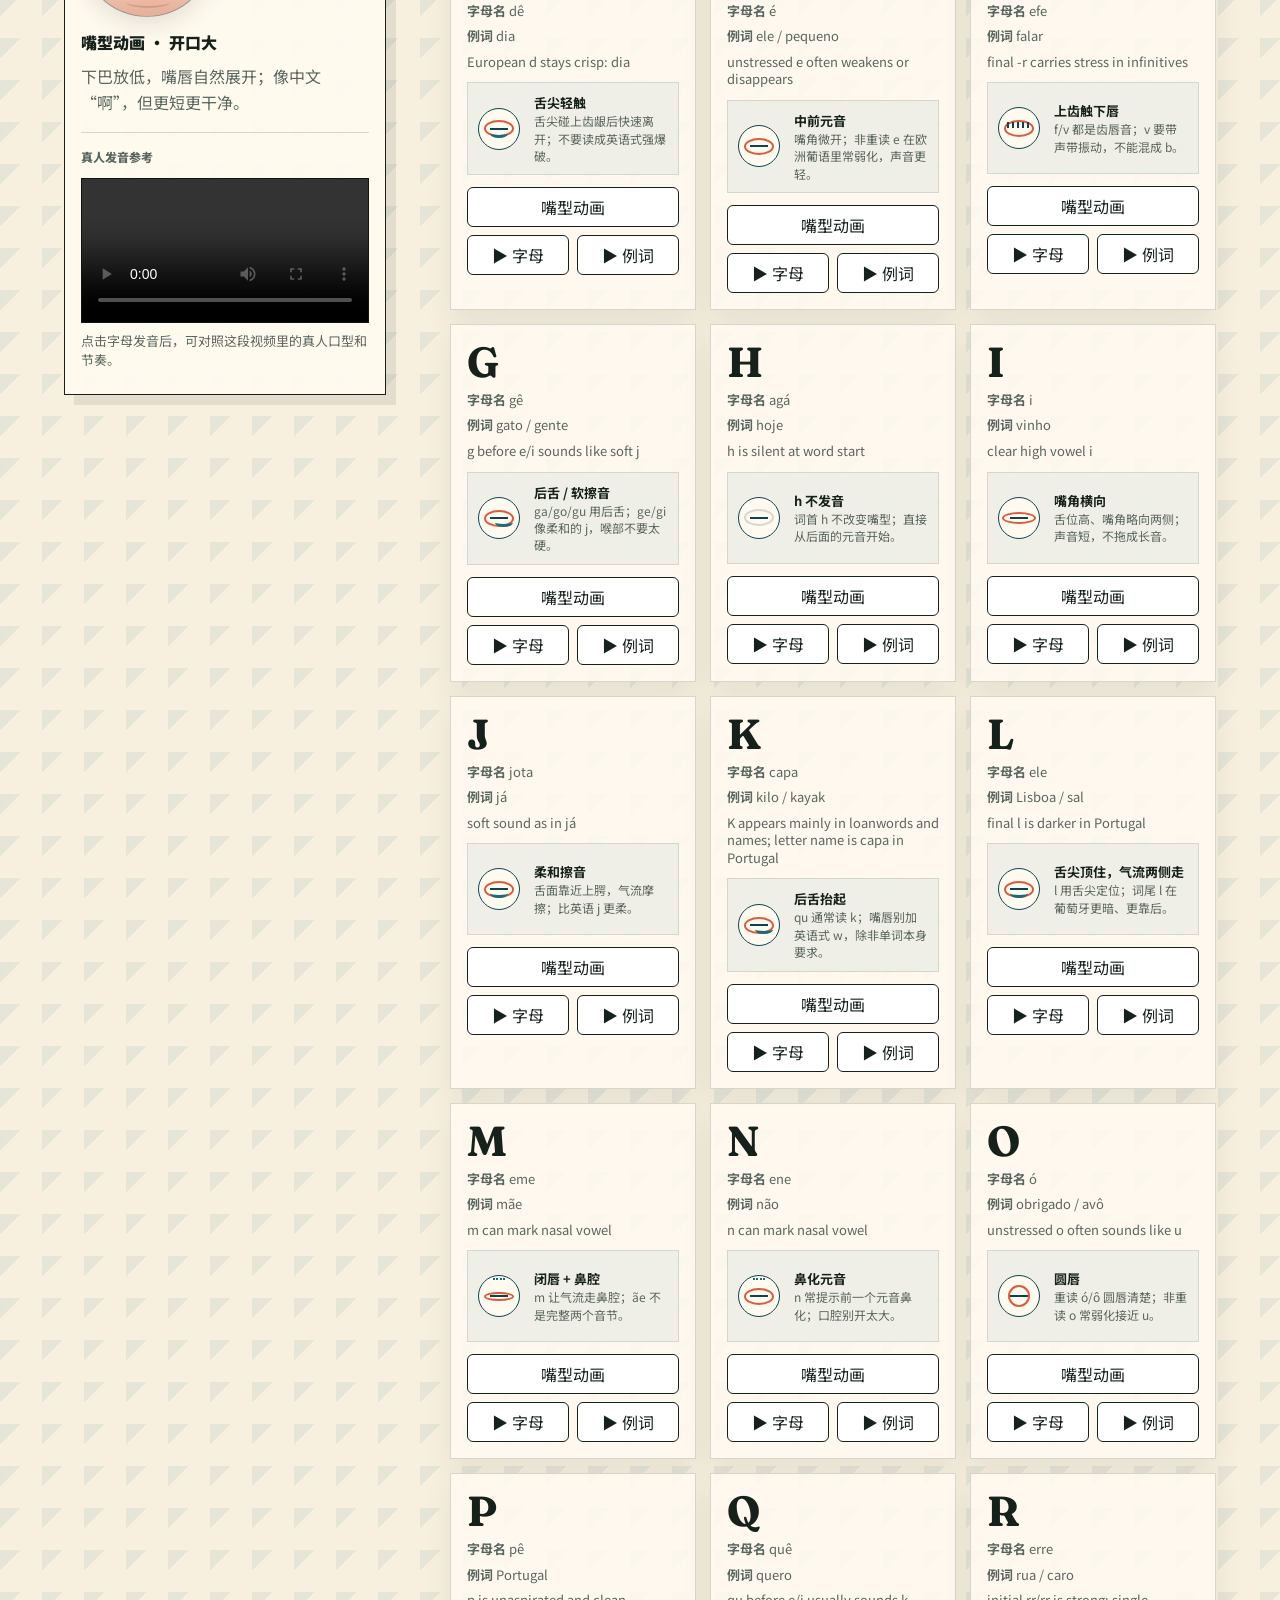
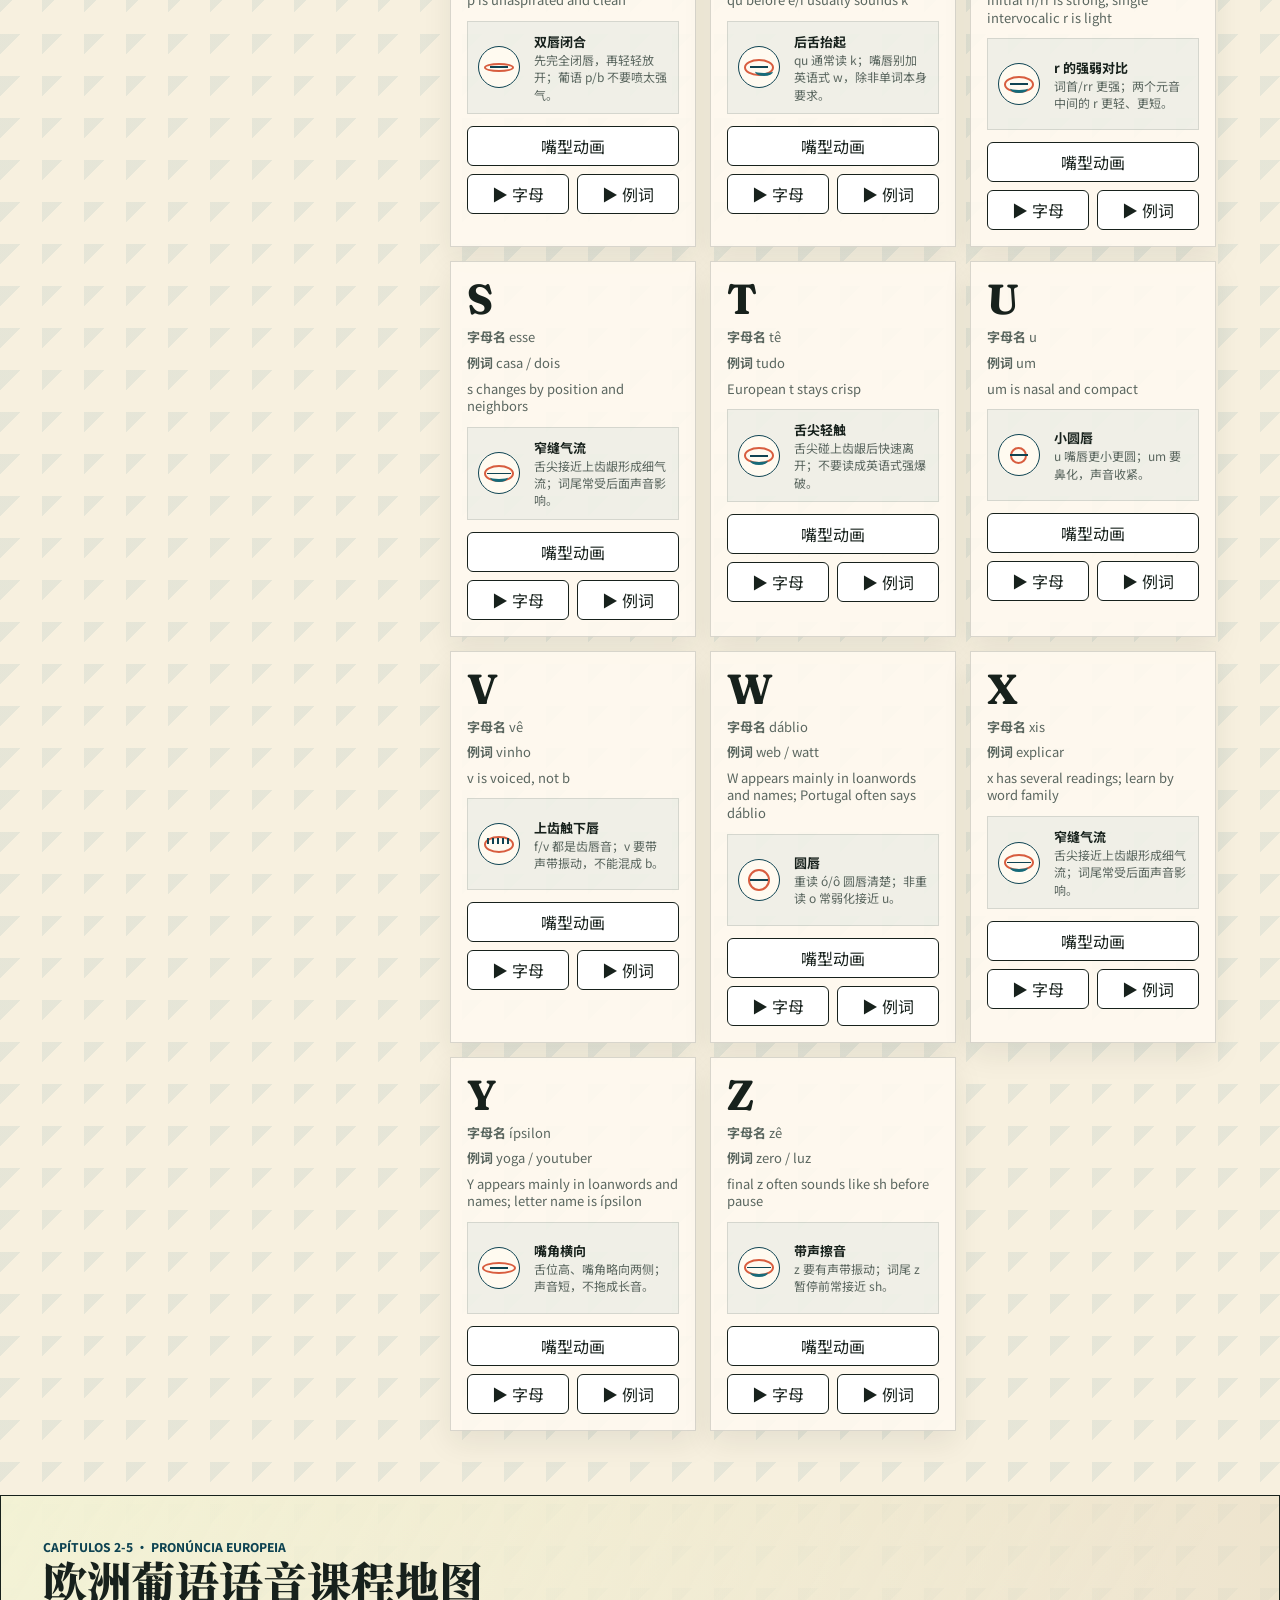
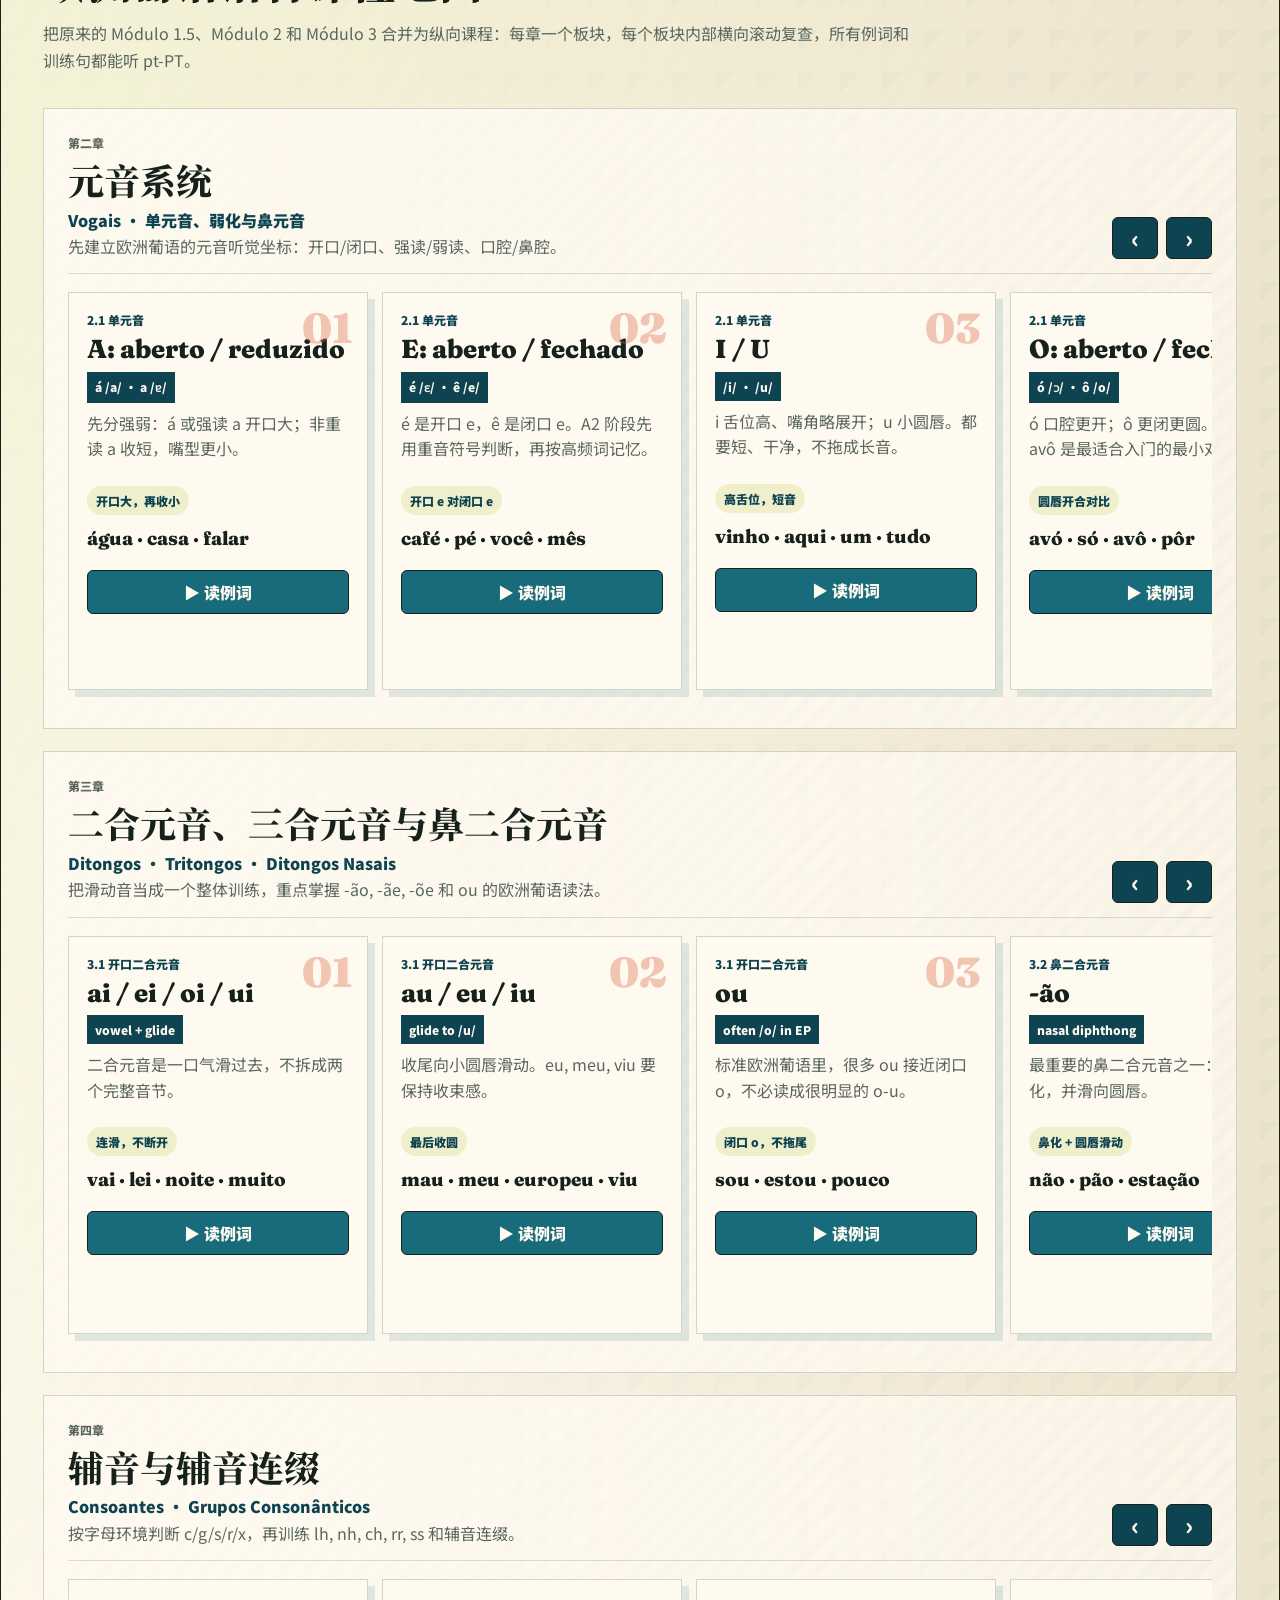
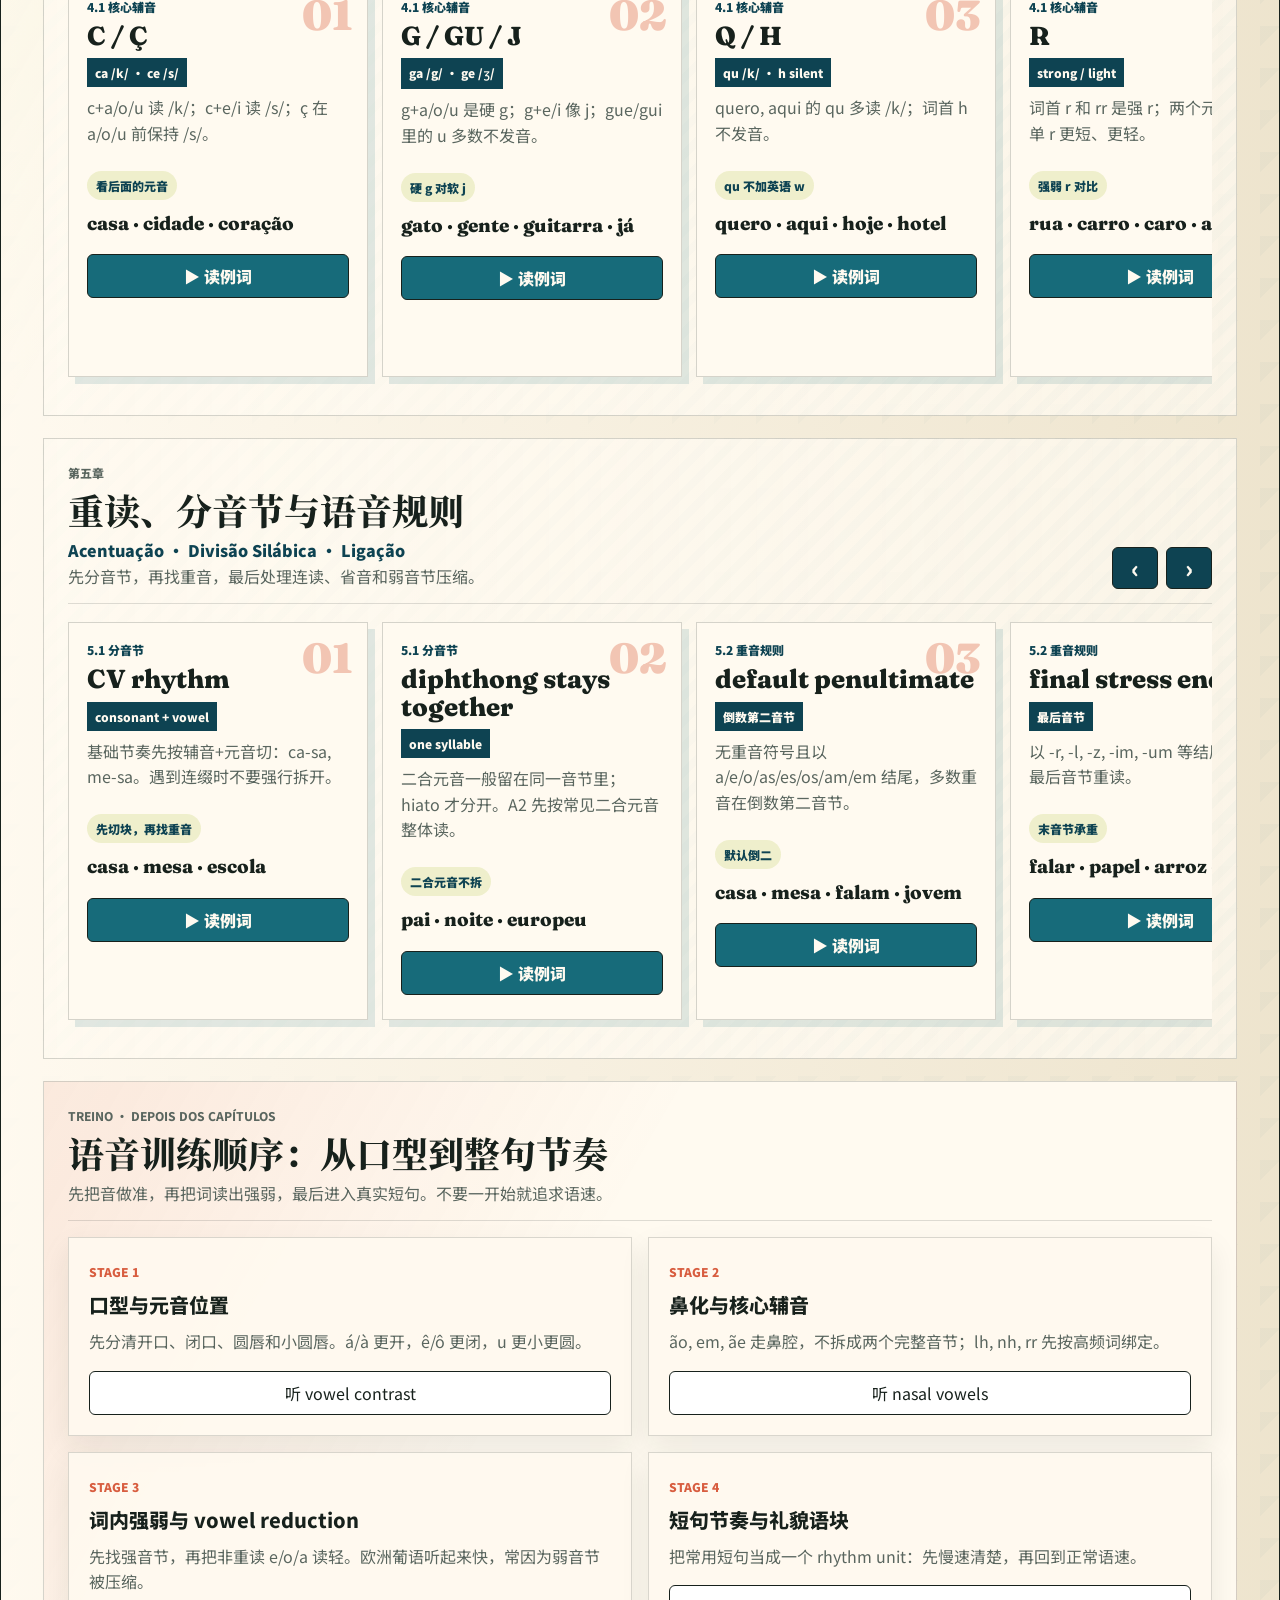
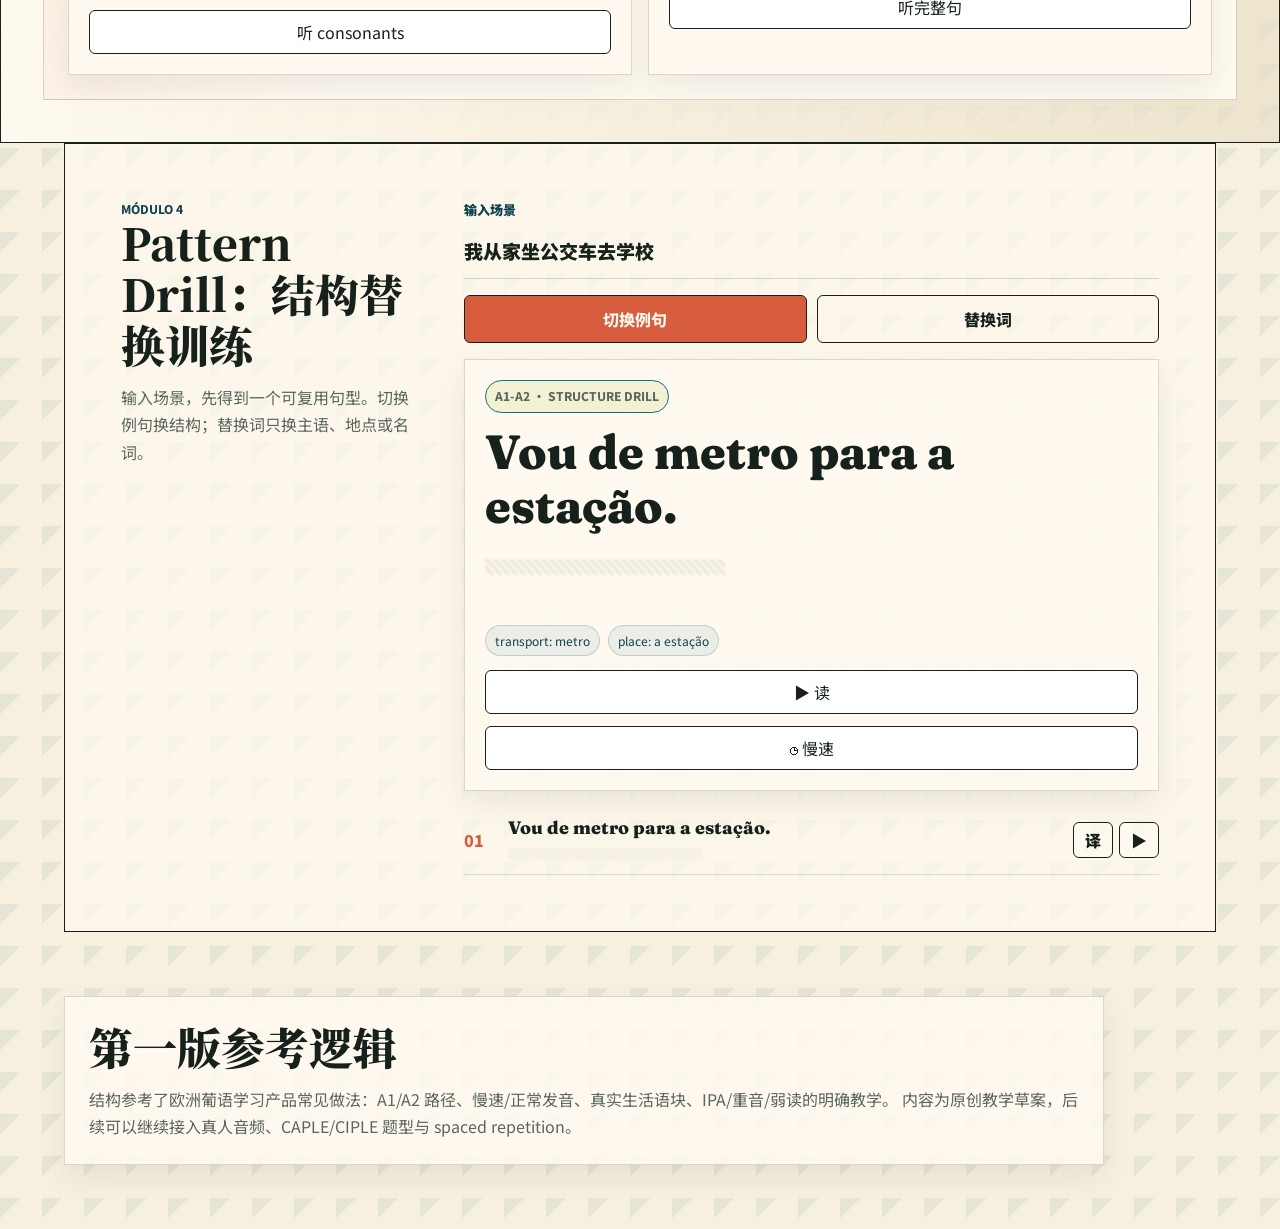
==== commit 337beaa7: "feat: add teacher classroom phrase lab" ====
--- a/index.html
+++ b/index.html
@@ -28,6 +28,7 @@
         <a href="#voice" data-i18n="nav.voice">语音</a>
         <a href="#generator" data-i18n="nav.sentences">句子</a>
         <a href="stories.html">Stories</a>
+        <a href="teacher.html">Teacher</a>
         <button id="languageToggle" class="language-toggle" type="button">EN</button>
       </nav>
     </header>
